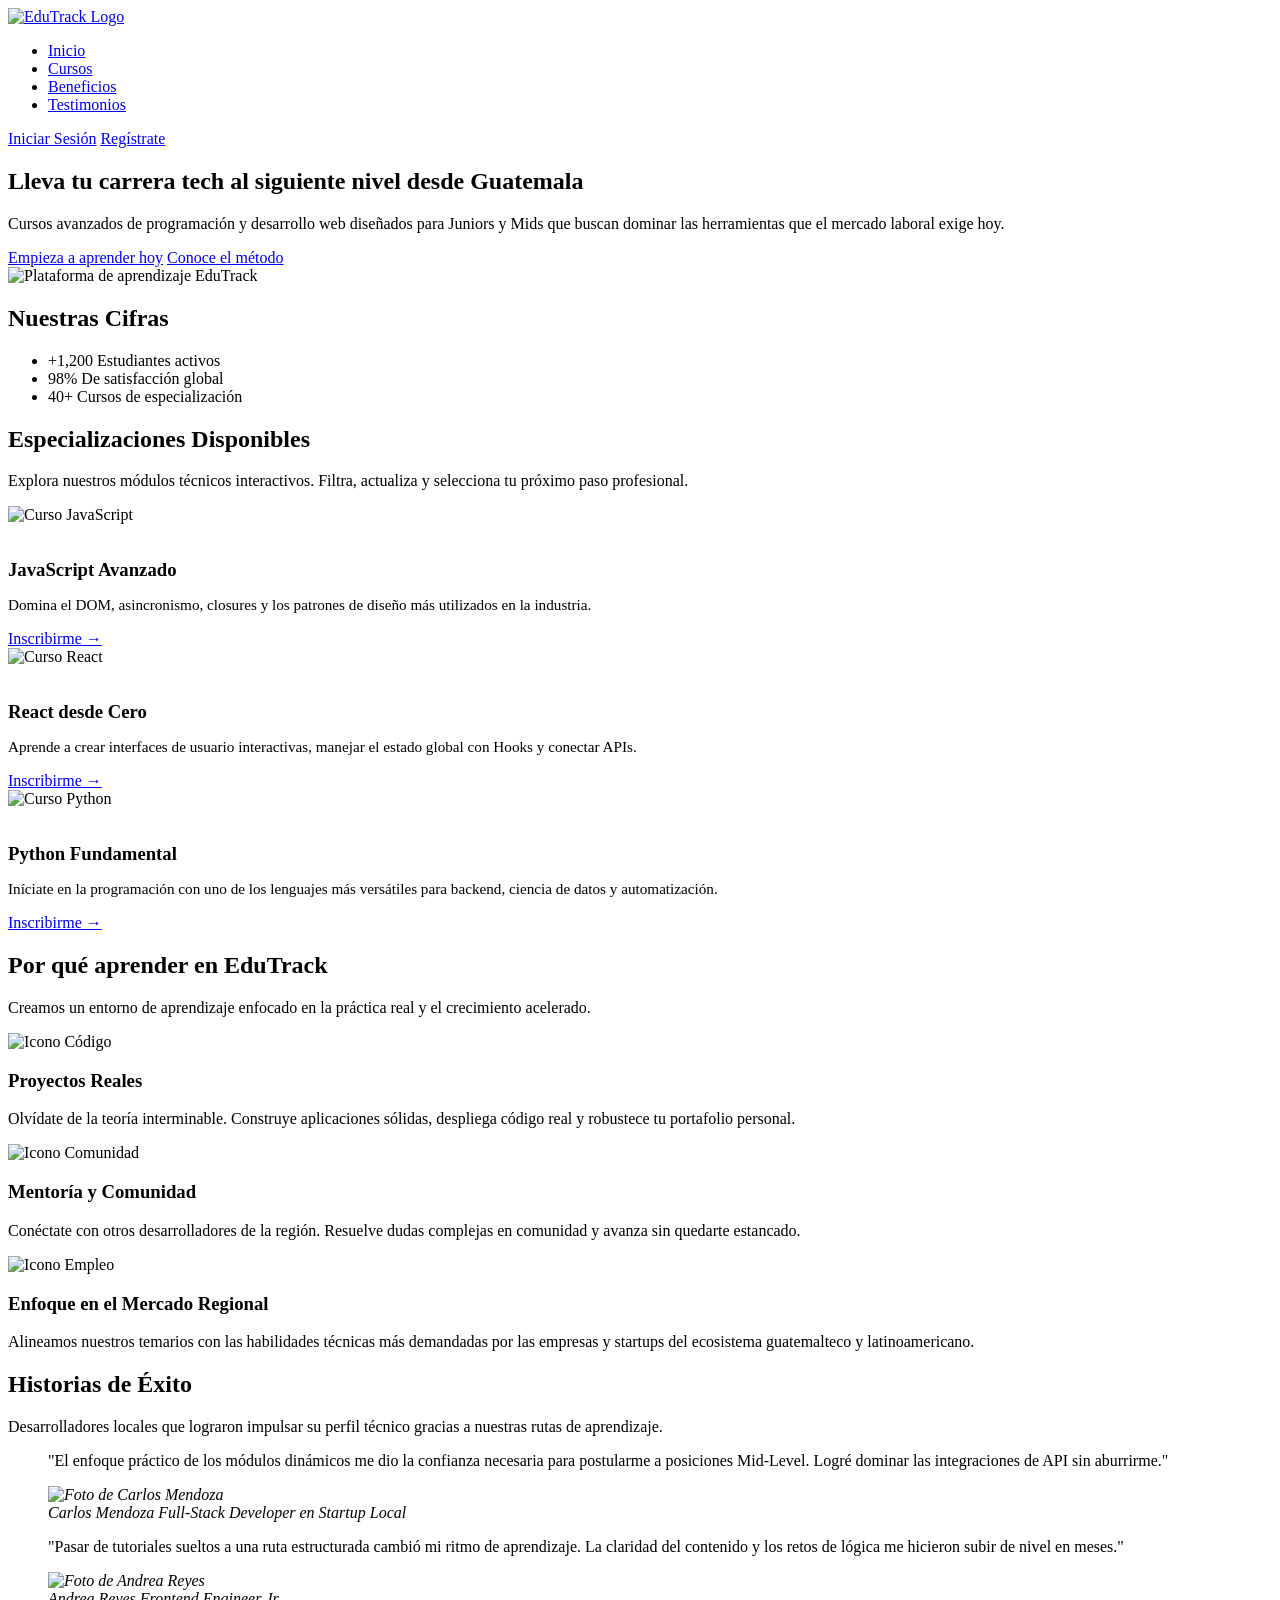
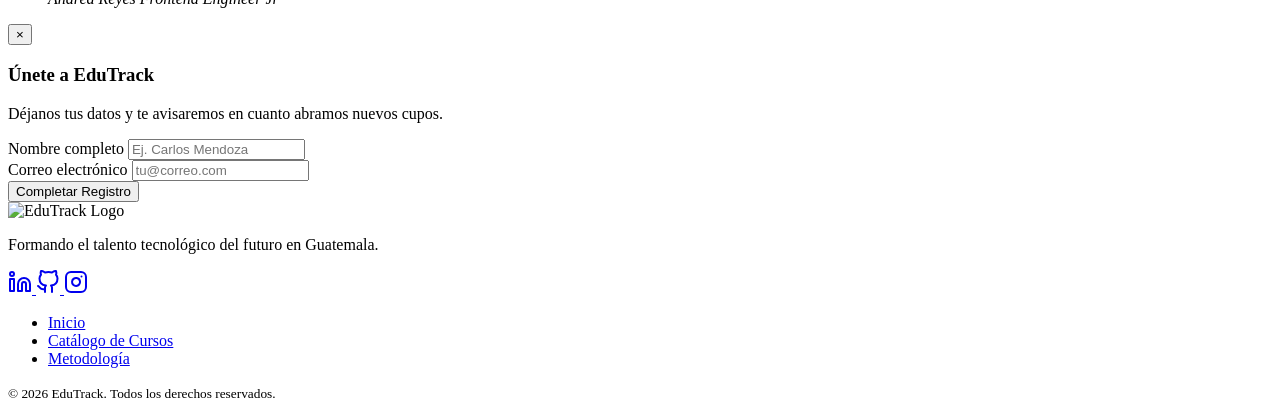
==== index.html @ e9d658f4 "Merge branch 'refactor/sesion-modular' into dev" ====
<!DOCTYPE html>
<html lang="es">
<head>
    <meta charset="UTF-8">
    <meta name="viewport" content="width=device-width, initial-scale=1.0">
    <title>EduTrack | Cursos de Tecnología en Línea para Desarrolladores</title>
    <link rel="stylesheet" href="css/landing_styles.css">
</head>
<body>

    <header class="main-header">
        <div class="header-container">
            <a href="#" class="brand-logo">
                <img src="https://placehold.co/150x50?text=EduTrack" alt="EduTrack Logo">
            </a>
            <nav class="main-nav">
                <ul class="nav-list">
                    <li class="nav-item"><a href="#hero" class="nav-link">Inicio</a></li>
                    <li class="nav-item"><a href="#courses" class="nav-link">Cursos</a></li>
                    <li class="nav-item"><a href="#benefits" class="nav-link">Beneficios</a></li>
                    <li class="nav-item"><a href="#testimonials" class="nav-link">Testimonios</a></li>
                </ul>
            </nav>
            <div class="auth-actions">
                <a href="#" id="login-btn" class="btn-link">Iniciar Sesión</a>
                <a href="#" class="btn-primary" data-open-register>Regístrate</a>
            </div>
        </div>
    </header>

    <main class="main-content">

        <section id="hero" class="hero-section">
            <div class="hero-container">
                <div class="hero-text-content">
                    <h1 class="hero-title">Lleva tu carrera tech al siguiente nivel desde Guatemala</h1>
                    <p class="hero-subtitle">Cursos avanzados de programación y desarrollo web diseñados para Juniors y Mids que buscan dominar las herramientas que el mercado laboral exige hoy.</p>
                    <div class="hero-actions">
                        <a href="#" class="btn-large-primary" data-open-register>Empieza a aprender hoy</a>
                        <a href="#benefits" class="btn-large-secondary">Conoce el método</a>
                    </div>
                </div>
                <div class="hero-image-container">
                    <img src="https://placehold.co/600x400?text=EduTrack+Dashboard" alt="Plataforma de aprendizaje EduTrack" class="hero-image">
                </div>
            </div>
        </section>

        <section id="stats" class="stats-section">
            <div class="stats-container">
                <h2 class="visually-hidden">Nuestras Cifras</h2>
                <ul class="stats-list">
                    <li class="stats-item">
                        <span class="stats-number">+1,200</span>
                        <span class="stats-label">Estudiantes activos</span>
                    </li>
                    <li class="stats-item">
                        <span class="stats-number">98%</span>
                        <span class="stats-label">De satisfacción global</span>
                    </li>
                    <li class="stats-item">
                        <span class="stats-number">40+</span>
                        <span class="stats-label">Cursos de especialización</span>
                    </li>
                </ul>
            </div>
        </section>

        <section id="courses" class="courses-section">
            <div class="courses-container">
                <div class="section-header">
                    <h2 class="section-title">Especializaciones Disponibles</h2>
                    <p class="section-description">Explora nuestros módulos técnicos interactivos. Filtra, actualiza y selecciona tu próximo paso profesional.</p>
                </div>
                
                <div id="courses-grid" class="courses-grid">
                    <!-- Tarjeta 1 -->
                    <article class="course-card">
                        <img src="https://placehold.co/400x200?text=JavaScript+Avanzado" alt="Curso JavaScript" style="border-radius: var(--border-radius-sm); margin-bottom: 1rem;">
                        <h3 style="margin-bottom: 0.5rem;">JavaScript Avanzado</h3>
                        <p style="color: var(--text-muted); margin-bottom: 1rem; font-size: 0.95rem;">Domina el DOM, asincronismo, closures y los patrones de diseño más utilizados en la industria.</p>
                        <a href="#" class="btn-link" data-open-register>Inscribirme &rarr;</a>
                    </article>
                    <!-- Tarjeta 2 -->
                    <article class="course-card">
                        <img src="https://placehold.co/400x200?text=React+desde+Cero" alt="Curso React" style="border-radius: var(--border-radius-sm); margin-bottom: 1rem;">
                        <h3 style="margin-bottom: 0.5rem;">React desde Cero</h3>
                        <p style="color: var(--text-muted); margin-bottom: 1rem; font-size: 0.95rem;">Aprende a crear interfaces de usuario interactivas, manejar el estado global con Hooks y conectar APIs.</p>
                        <a href="#" class="btn-link" data-open-register>Inscribirme &rarr;</a>
                    </article>
                    <!-- Tarjeta 3 -->
                    <article class="course-card">
                        <img src="https://placehold.co/400x200?text=Python+Fundamental" alt="Curso Python" style="border-radius: var(--border-radius-sm); margin-bottom: 1rem;">
                        <h3 style="margin-bottom: 0.5rem;">Python Fundamental</h3>
                        <p style="color: var(--text-muted); margin-bottom: 1rem; font-size: 0.95rem;">Iníciate en la programación con uno de los lenguajes más versátiles para backend, ciencia de datos y automatización.</p>
                        <a href="#" class="btn-link" data-open-register>Inscribirme &rarr;</a>
                    </article>
                </div>
            </div>
        </section>

        <section id="benefits" class="benefits-section">
            <div class="benefits-container">
                <div class="section-header">
                    <h2 class="section-title">Por qué aprender en EduTrack</h2>
                    <p class="section-description">Creamos un entorno de aprendizaje enfocado en la práctica real y el crecimiento acelerado.</p>
                </div>
                <div class="benefits-grid">
                    <article class="benefit-card">
                        <div class="benefit-icon-wrapper">
                            <img src="https://placehold.co/50x50?text=Code" alt="Icono Código" class="benefit-icon">
                        </div>
                        <h3 class="benefit-title">Proyectos Reales</h3>
                        <p class="benefit-description">Olvídate de la teoría interminable. Construye aplicaciones sólidas, despliega código real y robustece tu portafolio personal.</p>
                    </article>

                    <article class="benefit-card">
                        <div class="benefit-icon-wrapper">
                            <img src="https://placehold.co/50x50?text=Users" alt="Icono Comunidad" class="benefit-icon">
                        </div>
                        <h3 class="benefit-title">Mentoría y Comunidad</h3>
                        <p class="benefit-description">Conéctate con otros desarrolladores de la región. Resuelve dudas complejas en comunidad y avanza sin quedarte estancado.</p>
                    </article>

                    <article class="benefit-card">
                        <div class="benefit-icon-wrapper">
                            <img src="https://placehold.co/50x50?text=Briefcase" alt="Icono Empleo" class="benefit-icon">
                        </div>
                        <h3 class="benefit-title">Enfoque en el Mercado Regional</h3>
                        <p class="benefit-description">Alineamos nuestros temarios con las habilidades técnicas más demandadas por las empresas y startups del ecosistema guatemalteco y latinoamericano.</p>
                    </article>
                </div>
            </div>
        </section>

        <section id="testimonials" class="testimonials-section">
            <div class="testimonials-container">
                <div class="section-header">
                    <h2 class="section-title">Historias de Éxito</h2>
                    <p class="section-description">Desarrolladores locales que lograron impulsar su perfil técnico gracias a nuestras rutas de aprendizaje.</p>
                </div>
                <div class="testimonials-grid">
                    <blockquote class="testimonial-card">
                        <p class="testimonial-quote">"El enfoque práctico de los módulos dinámicos me dio la confianza necesaria para postularme a posiciones Mid-Level. Logré dominar las integraciones de API sin aburrirme."</p>
                        <cite class="testimonial-author-info">
                            <img src="https://placehold.co/60x60?text=User+1" alt="Foto de Carlos Mendoza" class="testimonial-avatar">
                            <div class="author-text">
                                <span class="author-name">Carlos Mendoza</span>
                                <span class="author-role">Full-Stack Developer en Startup Local</span>
                            </div>
                        </cite>
                    </blockquote>

                    <blockquote class="testimonial-card">
                        <p class="testimonial-quote">"Pasar de tutoriales sueltos a una ruta estructurada cambió mi ritmo de aprendizaje. La claridad del contenido y los retos de lógica me hicieron subir de nivel en meses."</p>
                        <cite class="testimonial-author-info">
                            <img src="https://placehold.co/60x60?text=User+2" alt="Foto de Andrea Reyes" class="testimonial-avatar">
                            <div class="author-text">
                                <span class="author-name">Andrea Reyes</span>
                                <span class="author-role">Frontend Engineer Jr</span>
                            </div>
                        </cite>
                    </blockquote>
                </div>
            </div>
        </section>

    </main>

    <div id="register-modal" class="modal-overlay">
        <div class="modal-content">
            <button id="close-modal" class="btn-close" aria-label="Cerrar">&times;</button>
            <h3 class="modal-title">Únete a EduTrack</h3>
            <p class="modal-description">Déjanos tus datos y te avisaremos en cuanto abramos nuevos cupos.</p>
            <form id="register-form" class="register-form">
                <div class="form-group">
                    <label for="reg-name" class="form-label">Nombre completo</label>
                    <input type="text" id="reg-name" class="form-input" required placeholder="Ej. Carlos Mendoza">
                </div>
                <div class="form-group">
                    <label for="reg-email" class="form-label">Correo electrónico</label>
                    <input type="email" id="reg-email" class="form-input" required placeholder="tu@correo.com">
                </div>
                <button type="submit" class="btn-primary form-submit">Completar Registro</button>
            </form>
        </div>
    </div>

    <footer class="main-footer">
        <div class="footer-container">
            <div class="footer-brand-info">
                <img src="https://placehold.co/120x40?text=EduTrack" alt="EduTrack Logo" class="footer-logo">
                <p class="footer-tagline">Formando el talento tecnológico del futuro en Guatemala.</p>
                
                <div class="footer-socials">
                    <a href="#" class="social-link" aria-label="LinkedIn">
                        <svg width="24" height="24" viewBox="0 0 24 24" fill="none" stroke="currentColor" stroke-width="2" stroke-linecap="round" stroke-linejoin="round"><path d="M16 8a6 6 0 0 1 6 6v7h-4v-7a2 2 0 0 0-2-2 2 2 0 0 0-2 2v7h-4v-7a6 6 0 0 1 6-6z"></path><rect x="2" y="9" width="4" height="12"></rect><circle cx="4" cy="4" r="2"></circle></svg>
                    </a>
                    <a href="#" class="social-link" aria-label="GitHub">
                        <svg width="24" height="24" viewBox="0 0 24 24" fill="none" stroke="currentColor" stroke-width="2" stroke-linecap="round" stroke-linejoin="round"><path d="M9 19c-5 1.5-5-2.5-7-3m14 6v-3.87a3.37 3.37 0 0 0-.94-2.61c3.14-.35 6.44-1.54 6.44-7A5.44 5.44 0 0 0 20 4.77 5.07 5.07 0 0 0 19.91 1S18.73.65 16 2.48a13.38 13.38 0 0 0-7 0C6.27.65 5.09 1 5.09 1A5.07 5.07 0 0 0 5 4.77a5.44 5.44 0 0 0-1.5 3.78c0 5.42 3.3 6.61 6.44 7A3.37 3.37 0 0 0 9 18.13V22"></path></svg>
                    </a>
                    <a href="#" class="social-link" aria-label="Instagram">
                        <svg width="24" height="24" viewBox="0 0 24 24" fill="none" stroke="currentColor" stroke-width="2" stroke-linecap="round" stroke-linejoin="round"><rect x="2" y="2" width="20" height="20" rx="5" ry="5"></rect><path d="M16 11.37A4 4 0 1 1 12.63 8 4 4 0 0 1 16 11.37z"></path><line x1="17.5" y1="6.5" x2="17.51" y2="6.5"></line></svg>
                    </a>
                </div>
            </div>
            <div class="footer-nav-wrapper">
                <nav class="footer-nav">
                    <ul class="footer-links-list">
                        <li><a href="#hero" class="footer-link">Inicio</a></li>
                        <li><a href="#courses" class="footer-link">Catálogo de Cursos</a></li>
                        <li><a href="#benefits" class="footer-link">Metodología</a></li>
                    </ul>
                </nav>
            </div>
            <div class="footer-bottom">
                <small class="footer-copyright">&copy; 2026 EduTrack. Todos los derechos reservados.</small>
            </div>
        </div>
    </footer>
    <a href="#" class="whatsapp-float" aria-label="Chat en WhatsApp"></a>

    <script src="js/session.js"></script>
    <script src="js/landing.js"></script>
</body>
</html>
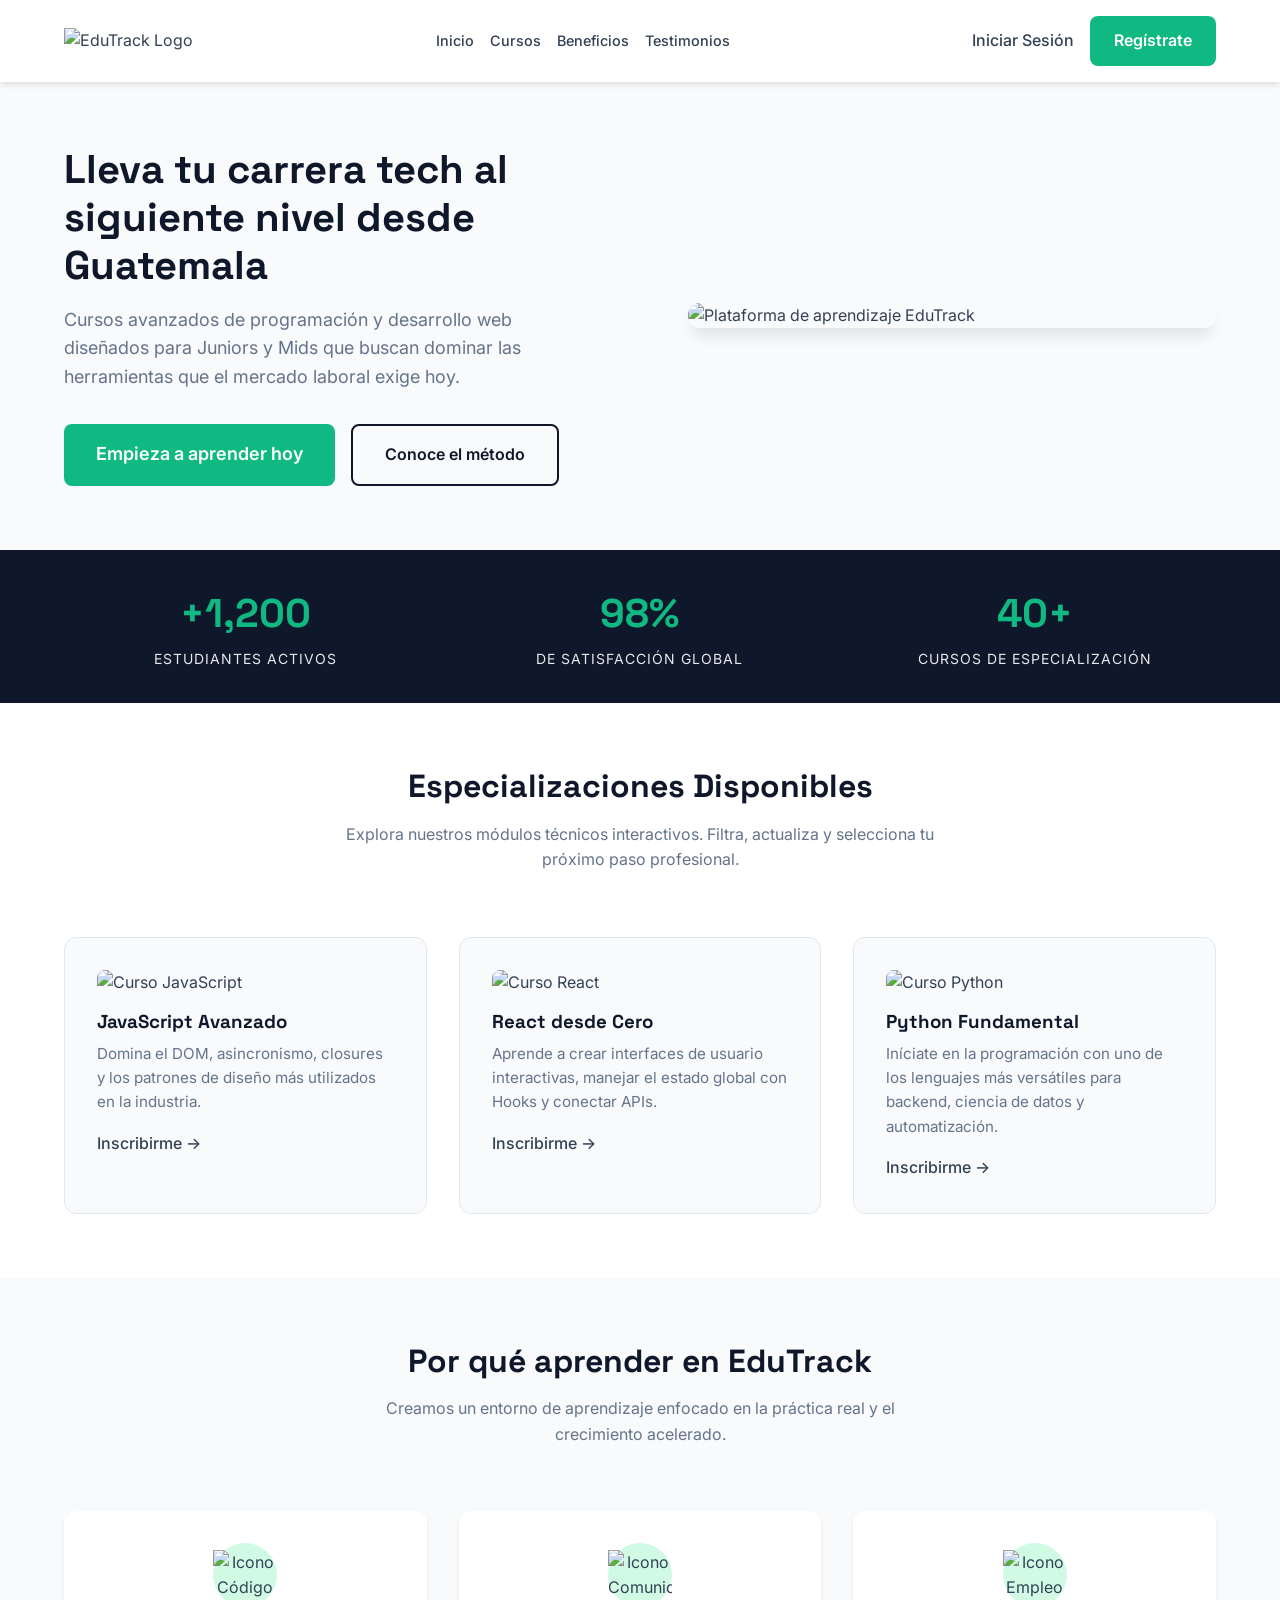
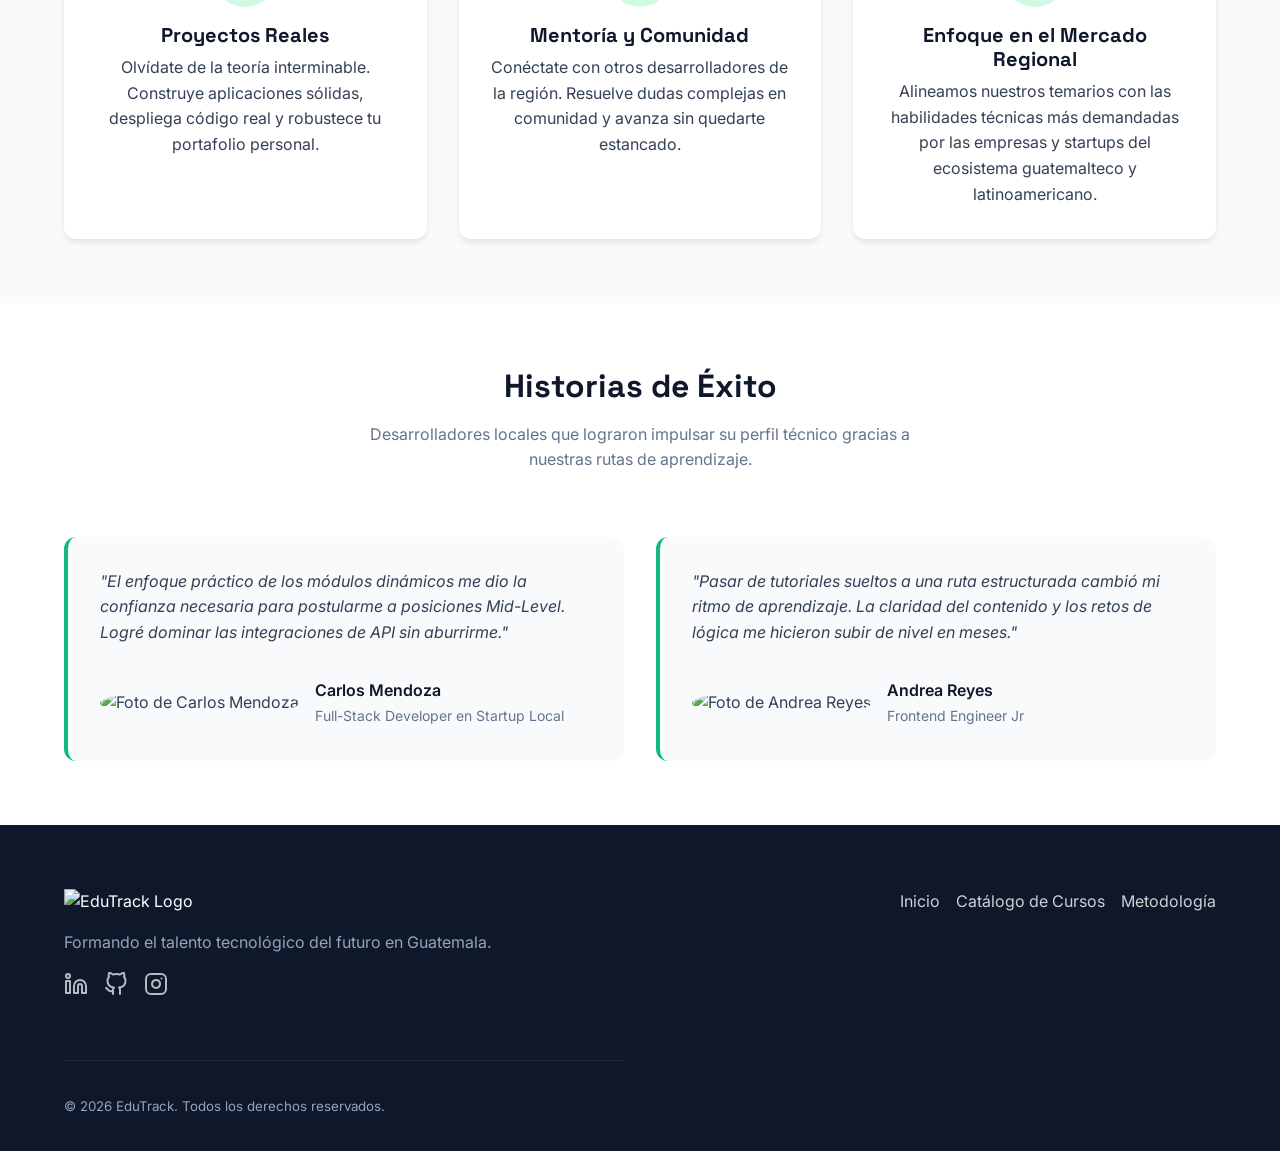
==== commit c0140a6d: "Merge branch 'chore/limpieza' into dev" ====
--- a/index.html
+++ b/index.html
@@ -76,23 +76,23 @@
                 <div id="courses-grid" class="courses-grid">
                     <!-- Tarjeta 1 -->
                     <article class="course-card">
-                        <img src="https://placehold.co/400x200?text=JavaScript+Avanzado" alt="Curso JavaScript" style="border-radius: var(--border-radius-sm); margin-bottom: 1rem;">
-                        <h3 style="margin-bottom: 0.5rem;">JavaScript Avanzado</h3>
-                        <p style="color: var(--text-muted); margin-bottom: 1rem; font-size: 0.95rem;">Domina el DOM, asincronismo, closures y los patrones de diseño más utilizados en la industria.</p>
+                        <img src="https://placehold.co/400x200?text=JavaScript+Avanzado" alt="Curso JavaScript" class="course-image">
+                        <h3 class="course-title">JavaScript Avanzado</h3>
+                        <p class="course-description">Domina el DOM, asincronismo, closures y los patrones de diseño más utilizados en la industria.</p>
                         <a href="#" class="btn-link" data-open-register>Inscribirme &rarr;</a>
                     </article>
                     <!-- Tarjeta 2 -->
                     <article class="course-card">
-                        <img src="https://placehold.co/400x200?text=React+desde+Cero" alt="Curso React" style="border-radius: var(--border-radius-sm); margin-bottom: 1rem;">
-                        <h3 style="margin-bottom: 0.5rem;">React desde Cero</h3>
-                        <p style="color: var(--text-muted); margin-bottom: 1rem; font-size: 0.95rem;">Aprende a crear interfaces de usuario interactivas, manejar el estado global con Hooks y conectar APIs.</p>
+                        <img src="https://placehold.co/400x200?text=React+desde+Cero" alt="Curso React" class="course-image">
+                        <h3 class="course-title">React desde Cero</h3>
+                        <p class="course-description">Aprende a crear interfaces de usuario interactivas, manejar el estado global con Hooks y conectar APIs.</p>
                         <a href="#" class="btn-link" data-open-register>Inscribirme &rarr;</a>
                     </article>
                     <!-- Tarjeta 3 -->
                     <article class="course-card">
-                        <img src="https://placehold.co/400x200?text=Python+Fundamental" alt="Curso Python" style="border-radius: var(--border-radius-sm); margin-bottom: 1rem;">
-                        <h3 style="margin-bottom: 0.5rem;">Python Fundamental</h3>
-                        <p style="color: var(--text-muted); margin-bottom: 1rem; font-size: 0.95rem;">Iníciate en la programación con uno de los lenguajes más versátiles para backend, ciencia de datos y automatización.</p>
+                        <img src="https://placehold.co/400x200?text=Python+Fundamental" alt="Curso Python" class="course-image">
+                        <h3 class="course-title">Python Fundamental</h3>
+                        <p class="course-description">Iníciate en la programación con uno de los lenguajes más versátiles para backend, ciencia de datos y automatización.</p>
                         <a href="#" class="btn-link" data-open-register>Inscribirme &rarr;</a>
                     </article>
                 </div>
--- a/css/landing_styles.css
+++ b/css/landing_styles.css
@@ -0,0 +1,715 @@
+/* =========================================
+   1. VARIABLES & GOOGLE FONTS
+   ========================================= */
+@import url('https://fonts.googleapis.com/css2?family=Inter:wght@400;500;600&family=Space+Grotesk:wght@500;700&display=swap');
+
+:root {
+    /* Paleta "Cielo y Quetzal" */
+    --primary-dark: #0F172A;
+    /* Azul Volcánico Oscuro */
+    --primary-light: #1E293B;
+    /* Variante para tarjetas/hover */
+    --accent-green: #10B981;
+    /* Verde Quetzal Vibrante */
+    --accent-hover: #059669;
+    /* Verde oscuro para interacciones */
+    --bg-light: #F8FAFC;
+    /* Blanco Hueso / Fondo principal */
+    --text-main: #334155;
+    /* Texto principal */
+    --text-muted: #64748B;
+    /* Texto secundario */
+    --white: #FFFFFF;
+
+    /* Tipografía */
+    --font-heading: 'Space Grotesk', sans-serif;
+    --font-body: 'Inter', sans-serif;
+
+    /* Espaciados y Dimensiones */
+    --spacing-xs: 0.5rem;
+    --spacing-sm: 1rem;
+    --spacing-md: 2rem;
+    --spacing-lg: 4rem;
+    --max-width: 1200px;
+    --border-radius-sm: 8px;
+    --border-radius-md: 12px;
+    --border-radius-lg: 24px;
+
+    /* Sombras y Transiciones */
+    --shadow-sm: 0 4px 6px -1px rgba(0, 0, 0, 0.1);
+    --shadow-md: 0 10px 15px -3px rgba(0, 0, 0, 0.1);
+    --transition: all 0.3s ease;
+}
+
+/* =========================================
+      2. RESET & BASE (Mobile-First)
+      ========================================= */
+* {
+    margin: 0;
+    padding: 0;
+    box-sizing: border-box;
+}
+
+html {
+    scroll-behavior: smooth;
+}
+
+body {
+    font-family: var(--font-body);
+    color: var(--text-main);
+    background-color: var(--bg-light);
+    line-height: 1.6;
+    -webkit-font-smoothing: antialiased;
+}
+
+img {
+    max-width: 100%;
+    height: auto;
+    display: block;
+}
+
+a {
+    text-decoration: none;
+    color: inherit;
+    transition: var(--transition);
+}
+
+h1,
+h2,
+h3 {
+    font-family: var(--font-heading);
+    color: var(--primary-dark);
+    line-height: 1.2;
+}
+
+ul {
+    list-style: none;
+}
+
+/* Contenedor Global */
+.header-container,
+.hero-container,
+.stats-container,
+.courses-container,
+.benefits-container,
+.testimonials-container,
+.footer-container {
+    width: 90%;
+    max-width: var(--max-width);
+    margin: 0 auto;
+}
+
+/* =========================================
+      3. BOTONES & COMPONENTES UI
+      ========================================= */
+.btn-primary,
+.btn-large-primary {
+    background-color: var(--accent-green);
+    color: var(--white);
+    padding: 0.75rem 1.5rem;
+    border-radius: var(--border-radius-sm);
+    font-weight: 600;
+    display: inline-block;
+    text-align: center;
+}
+
+.btn-primary:hover,
+.btn-large-primary:hover {
+    background-color: var(--accent-hover);
+    transform: translateY(-2px);
+    box-shadow: var(--shadow-sm);
+}
+
+.btn-large-primary {
+    padding: 1rem 2rem;
+    font-size: 1.125rem;
+}
+
+.btn-large-secondary {
+    background-color: transparent;
+    color: var(--primary-dark);
+    padding: 1rem 2rem;
+    border: 2px solid var(--primary-dark);
+    border-radius: var(--border-radius-sm);
+    font-weight: 600;
+    display: inline-block;
+    text-align: center;
+}
+
+.btn-large-secondary:hover {
+    background-color: var(--primary-dark);
+    color: var(--white);
+}
+
+.btn-link {
+    color: var(--text-main);
+    font-weight: 500;
+}
+
+.btn-link:hover {
+    color: var(--accent-green);
+}
+
+/* Encabezados de Sección */
+.section-header {
+    text-align: center;
+    margin-bottom: var(--spacing-lg);
+}
+
+.section-title {
+    font-size: 2rem;
+    margin-bottom: var(--spacing-sm);
+}
+
+.section-description {
+    color: var(--text-muted);
+    max-width: 600px;
+    margin: 0 auto;
+}
+
+/* =========================================
+      4. LAYOUT: HEADER & NAV
+      ========================================= */
+.main-header {
+    background-color: var(--white);
+    position: sticky;
+    top: 0;
+    z-index: 100;
+    box-shadow: var(--shadow-sm);
+    padding: var(--spacing-sm) 0;
+}
+
+.header-container {
+    display: flex;
+    flex-direction: column;
+    align-items: center;
+    gap: var(--spacing-sm);
+}
+
+.main-nav {
+    width: 100%;
+}
+
+.nav-list {
+    display: flex;
+    flex-wrap: wrap;
+    justify-content: center;
+    gap: var(--spacing-sm);
+}
+
+.nav-link {
+    font-weight: 500;
+    font-size: 0.9rem;
+}
+
+.nav-link:hover {
+    color: var(--accent-green);
+}
+
+.auth-actions {
+    display: flex;
+    align-items: center;
+    gap: var(--spacing-sm);
+}
+
+/* =========================================
+      5. LAYOUT: HERO SECTION
+      ========================================= */
+.hero-section {
+    padding: var(--spacing-lg) 0;
+    background-color: var(--bg-light);
+}
+
+.hero-container {
+    display: flex;
+    flex-direction: column;
+    gap: var(--spacing-md);
+    align-items: center;
+    text-align: center;
+}
+
+.hero-title {
+    font-size: 2.5rem;
+    margin-bottom: var(--spacing-sm);
+}
+
+.hero-subtitle {
+    font-size: 1.125rem;
+    color: var(--text-muted);
+    margin-bottom: var(--spacing-md);
+}
+
+.hero-actions {
+    display: flex;
+    flex-direction: column;
+    gap: var(--spacing-sm);
+}
+
+.hero-image {
+    border-radius: var(--border-radius-md);
+    box-shadow: var(--shadow-md);
+}
+
+/* =========================================
+      6. LAYOUT: ESTADÍSTICAS
+      ========================================= */
+.stats-section {
+    background-color: var(--primary-dark);
+    color: var(--white);
+    padding: var(--spacing-md) 0;
+}
+
+.visually-hidden {
+    position: absolute;
+    width: 1px;
+    height: 1px;
+    margin: -1px;
+    overflow: hidden;
+    clip: rect(0, 0, 0, 0);
+}
+
+.stats-list {
+    display: grid;
+    grid-template-columns: 1fr;
+    gap: var(--spacing-md);
+    text-align: center;
+}
+
+.stats-number {
+    display: block;
+    font-family: var(--font-heading);
+    font-size: 2.5rem;
+    font-weight: 700;
+    color: var(--accent-green);
+}
+
+.stats-label {
+    font-size: 0.875rem;
+    text-transform: uppercase;
+    letter-spacing: 1px;
+    opacity: 0.9;
+}
+
+/* =========================================
+      7. LAYOUT: CURSOS (Preparado para JS CRUD)
+      ========================================= */
+.courses-section {
+    padding: var(--spacing-lg) 0;
+    background-color: var(--white);
+}
+
+.courses-grid {
+    display: grid;
+    grid-template-columns: 1fr;
+    gap: var(--spacing-md);
+}
+
+/* Estilo base para las cards que inyectarás con JS */
+.course-card {
+    background-color: var(--bg-light);
+    border-radius: var(--border-radius-md);
+    padding: var(--spacing-md);
+    border: 1px solid #E2E8F0;
+    transition: var(--transition);
+}
+
+.course-card:hover {
+    box-shadow: var(--shadow-md);
+    transform: translateY(-5px);
+    border-color: var(--accent-green);
+}
+
+.course-image {
+    border-radius: var(--border-radius-sm);
+    margin-bottom: 1rem;
+}
+
+.course-title {
+    margin-bottom: 0.5rem;
+}
+
+.course-description {
+    color: var(--text-muted);
+    margin-bottom: 1rem;
+    font-size: 0.95rem;
+}
+
+/* =========================================
+      8. LAYOUT: BENEFICIOS
+      ========================================= */
+.benefits-section {
+    padding: var(--spacing-lg) 0;
+    background-color: var(--bg-light);
+}
+
+.benefits-grid {
+    display: grid;
+    grid-template-columns: 1fr;
+    gap: var(--spacing-md);
+}
+
+.benefit-card {
+    background-color: var(--white);
+    padding: var(--spacing-md);
+    border-radius: var(--border-radius-md);
+    box-shadow: var(--shadow-sm);
+    text-align: center;
+}
+
+.benefit-card:hover {
+    box-shadow: var(--shadow-md);
+    scale: 1.05;
+    transition: 0.4s;
+}
+
+.benefit-icon-wrapper {
+    width: 64px;
+    height: 64px;
+    background-color: #D1FAE5;
+    /* Verde muy claro */
+    border-radius: 50%;
+    display: flex;
+    align-items: center;
+    justify-content: center;
+    margin: 0 auto var(--spacing-sm);
+}
+
+.benefit-title {
+    margin-bottom: var(--spacing-xs);
+    font-size: 1.25rem;
+}
+
+/* =========================================
+      9. LAYOUT: TESTIMONIOS
+      ========================================= */
+.testimonials-section {
+    padding: var(--spacing-lg) 0;
+    background-color: var(--white);
+}
+
+.testimonials-grid {
+    display: grid;
+    grid-template-columns: 1fr;
+    gap: var(--spacing-md);
+}
+
+.testimonial-card {
+    background-color: var(--bg-light);
+    padding: var(--spacing-md);
+    border-radius: var(--border-radius-md);
+    border-left: 4px solid var(--accent-green);
+}
+
+.testimonial-quote {
+    font-style: italic;
+    margin-bottom: var(--spacing-md);
+    color: var(--text-main);
+}
+
+.testimonial-author-info {
+    display: flex;
+    align-items: center;
+    gap: var(--spacing-sm);
+    font-style: normal;
+}
+
+.testimonial-avatar {
+    border-radius: 50%;
+}
+
+.author-name {
+    display: block;
+    font-weight: 600;
+    color: var(--primary-dark);
+}
+
+.author-role {
+    font-size: 0.875rem;
+    color: var(--text-muted);
+}
+
+/* =========================================
+      10. FOOTER
+      ========================================= */
+.main-footer {
+    background-color: var(--primary-dark);
+    color: var(--white);
+    padding: var(--spacing-lg) 0 var(--spacing-md);
+}
+
+.footer-container {
+    display: grid;
+    grid-template-columns: 1fr;
+    gap: var(--spacing-md);
+    text-align: center;
+}
+
+.footer-logo {
+    margin: 0 auto var(--spacing-sm);
+}
+
+.footer-tagline {
+    color: #94A3B8;
+}
+
+.footer-links-list {
+    display: flex;
+    flex-direction: column;
+    gap: var(--spacing-sm);
+}
+
+.footer-link {
+    color: var(--white);
+    opacity: 0.8;
+}
+
+.footer-link:hover {
+    opacity: 1;
+    color: var(--accent-green);
+}
+
+.footer-bottom {
+    margin-top: var(--spacing-md);
+    padding-top: var(--spacing-md);
+    border-top: 1px solid var(--primary-light);
+    color: #94A3B8;
+}
+
+/* =========================================
+      11. BOTÓN FLOTANTE WHATSAPP (MÓVIL)
+      ========================================= */
+.whatsapp-float {
+    position: fixed;
+    width: 60px;
+    height: 60px;
+    bottom: 20px;
+    right: 20px;
+    background-color: #25D366;
+    color: var(--white);
+    border-radius: 50px;
+    text-align: center;
+    box-shadow: 2px 2px 10px rgba(0, 0, 0, 0.2);
+    z-index: 1000;
+    display: flex;
+    align-items: center;
+    justify-content: center;
+    transition: var(--transition);
+}
+
+/* Simulación de icono con pseudo-elemento (idealmente usar un SVG en HTML) */
+.whatsapp-float::before {
+    content: "W";
+    /* Placeholder visual del logo */
+    font-family: var(--font-heading);
+    font-weight: bold;
+    font-size: 24px;
+}
+
+.whatsapp-float:hover {
+    transform: scale(1.1);
+    box-shadow: 2px 2px 15px rgba(0, 0, 0, 0.3);
+}
+
+/* =========================================
+      12. MEDIA QUERIES (Breakpoints)
+      ========================================= */
+
+/* Dispositivos Medios (Tablets) */
+@media screen and (min-width: 768px) {
+    .header-container {
+        flex-direction: row;
+        justify-content: space-between;
+    }
+
+    .main-nav {
+        width: auto;
+    }
+
+    .hero-actions {
+        flex-direction: row;
+        justify-content: center;
+    }
+
+    .stats-list {
+        grid-template-columns: repeat(3, 1fr);
+    }
+
+    .courses-grid,
+    .testimonials-grid {
+        grid-template-columns: repeat(2, 1fr);
+    }
+
+    .benefits-grid {
+        grid-template-columns: repeat(3, 1fr);
+    }
+
+    .footer-container {
+        grid-template-columns: 1fr 1fr;
+        text-align: left;
+    }
+
+    .footer-logo {
+        margin: 0 0 var(--spacing-sm) 0;
+    }
+
+    .footer-links-list {
+        flex-direction: row;
+        justify-content: flex-end;
+    }
+}
+
+/* Dispositivos Grandes (Desktops) */
+@media screen and (min-width: 1024px) {
+    .hero-container {
+        flex-direction: row;
+        text-align: left;
+    }
+
+    .hero-text-content {
+        flex: 1;
+        padding-right: var(--spacing-lg);
+    }
+
+    .hero-actions {
+        justify-content: flex-start;
+    }
+
+    .hero-image-container {
+        flex: 1;
+    }
+
+    .courses-grid {
+        grid-template-columns: repeat(3, 1fr);
+    }
+
+    /* Ocultar botón flotante de WhatsApp en escritorio si es requerido exclusivo para móvil */
+    .whatsapp-float { display: none; }
+}
+
+/* =========================================
+   13. REDES SOCIALES (FOOTER)
+   ========================================= */
+   .footer-socials {
+    display: flex;
+    gap: var(--spacing-sm);
+    margin-top: var(--spacing-sm);
+}
+
+.social-link {
+    color: var(--white);
+    opacity: 0.7;
+    display: flex;
+    align-items: center;
+    justify-content: center;
+    transition: var(--transition);
+}
+
+.social-link:hover {
+    opacity: 1;
+    color: var(--accent-green);
+    transform: translateY(-2px);
+}
+
+/* =========================================
+   14. MODAL Y FORMULARIO
+   ========================================= */
+.modal-overlay {
+    position: fixed;
+    top: 0;
+    left: 0;
+    width: 100%;
+    height: 100%;
+    background-color: rgba(15, 23, 42, 0.8); /* Azul oscuro con transparencia */
+    display: flex;
+    align-items: center;
+    justify-content: center;
+    z-index: 2000;
+    opacity: 0;
+    visibility: hidden;
+    transition: var(--transition);
+}
+
+/* Clase para activar el modal desde JS */
+.modal-overlay.is-active {
+    opacity: 1;
+    visibility: visible;
+}
+
+.modal-content {
+    background-color: var(--white);
+    padding: var(--spacing-lg);
+    border-radius: var(--border-radius-md);
+    width: 90%;
+    max-width: 450px;
+    position: relative;
+    transform: translateY(-20px);
+    transition: var(--transition);
+    box-shadow: var(--shadow-md);
+}
+
+.modal-overlay.is-active .modal-content {
+    transform: translateY(0);
+}
+
+.btn-close {
+    position: absolute;
+    top: 15px;
+    right: 20px;
+    background: none;
+    border: none;
+    font-size: 1.5rem;
+    color: var(--text-muted);
+    cursor: pointer;
+    transition: var(--transition);
+}
+
+.btn-close:hover {
+    color: var(--primary-dark);
+}
+
+.modal-title {
+    font-size: 1.5rem;
+    margin-bottom: var(--spacing-xs);
+}
+
+.modal-description {
+    color: var(--text-muted);
+    margin-bottom: var(--spacing-md);
+    font-size: 0.95rem;
+}
+
+.form-group {
+    margin-bottom: var(--spacing-sm);
+    text-align: left;
+}
+
+.form-label {
+    display: block;
+    font-weight: 500;
+    margin-bottom: 0.3rem;
+    color: var(--text-main);
+}
+
+.form-input {
+    width: 100%;
+    padding: 0.75rem;
+    border: 1px solid #CBD5E1;
+    border-radius: var(--border-radius-sm);
+    font-family: var(--font-body);
+    font-size: 1rem;
+    transition: var(--transition);
+}
+
+.form-input:focus {
+    outline: none;
+    border-color: var(--accent-green);
+    box-shadow: 0 0 0 3px rgba(16, 185, 129, 0.2);
+}
+
+.form-submit {
+    width: 100%;
+    margin-top: var(--spacing-sm);
+    border: none;
+    cursor: pointer;
+    font-size: 1rem;
+}
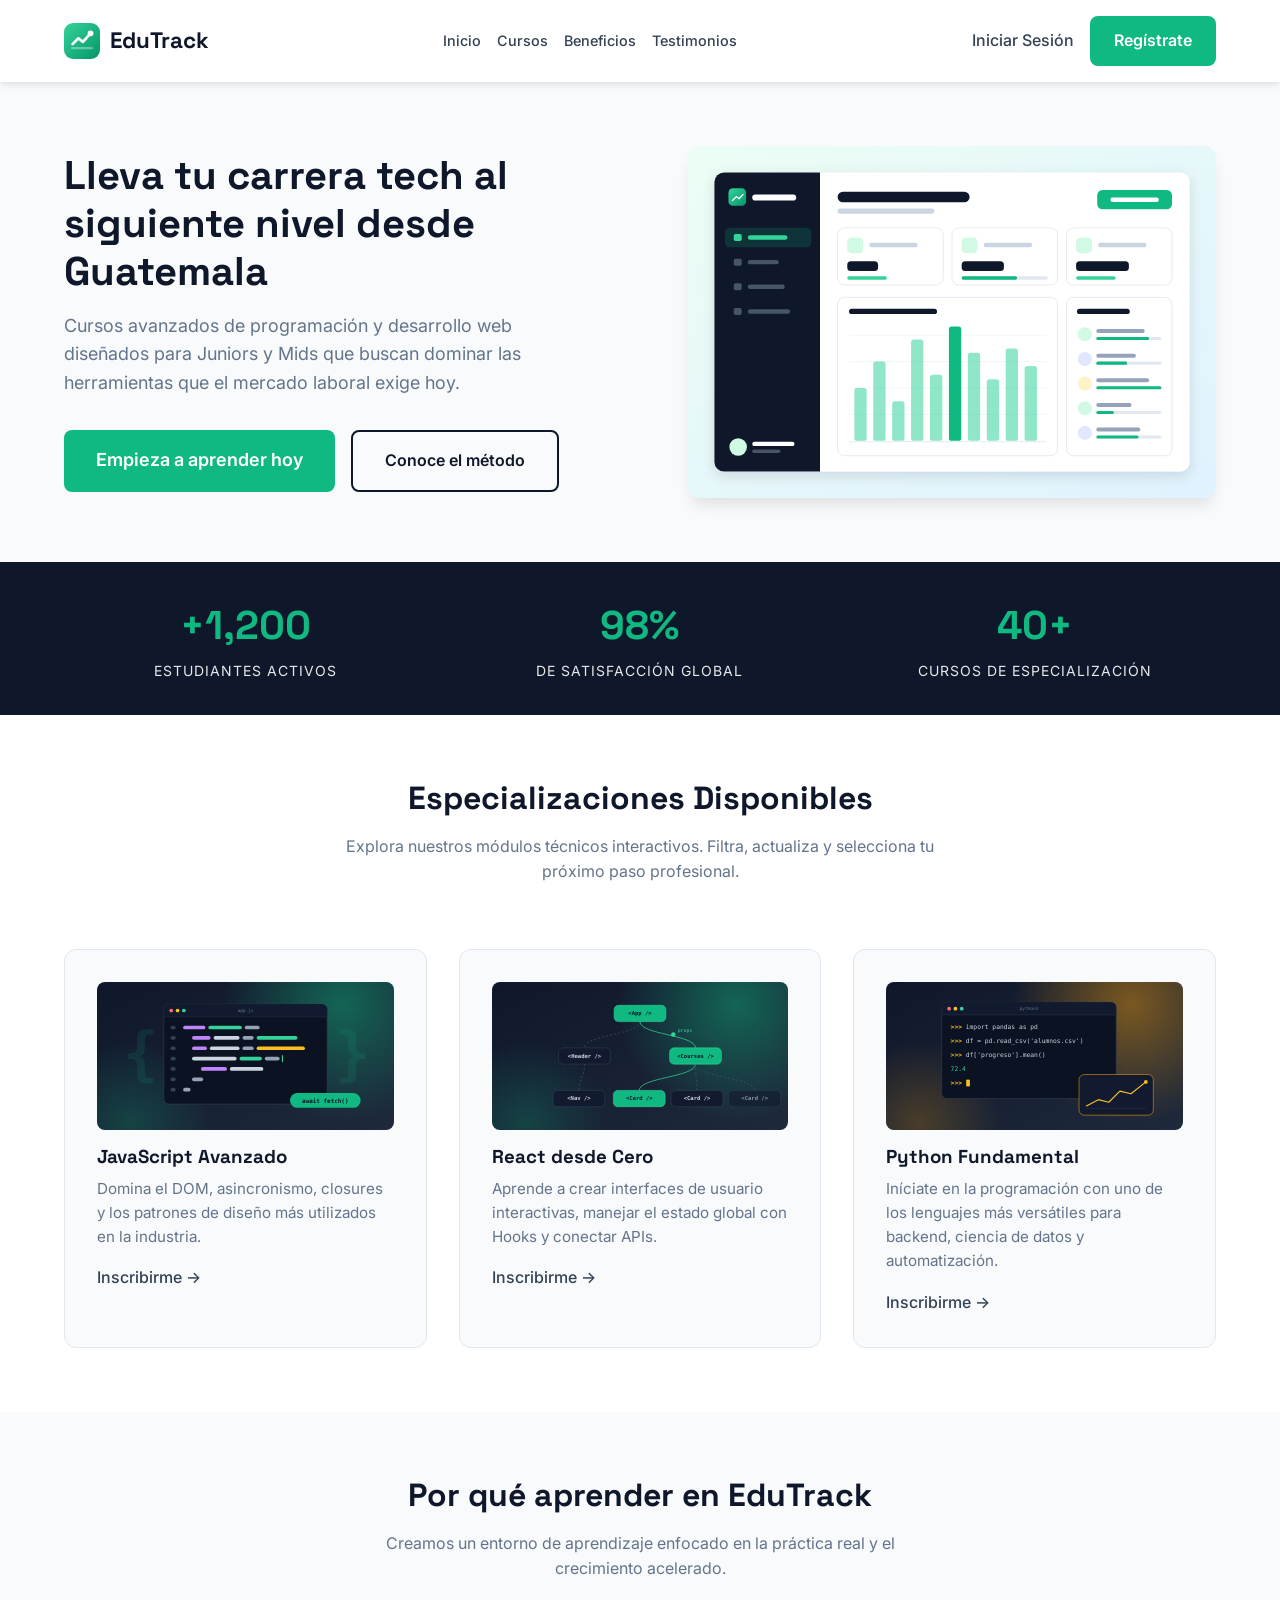
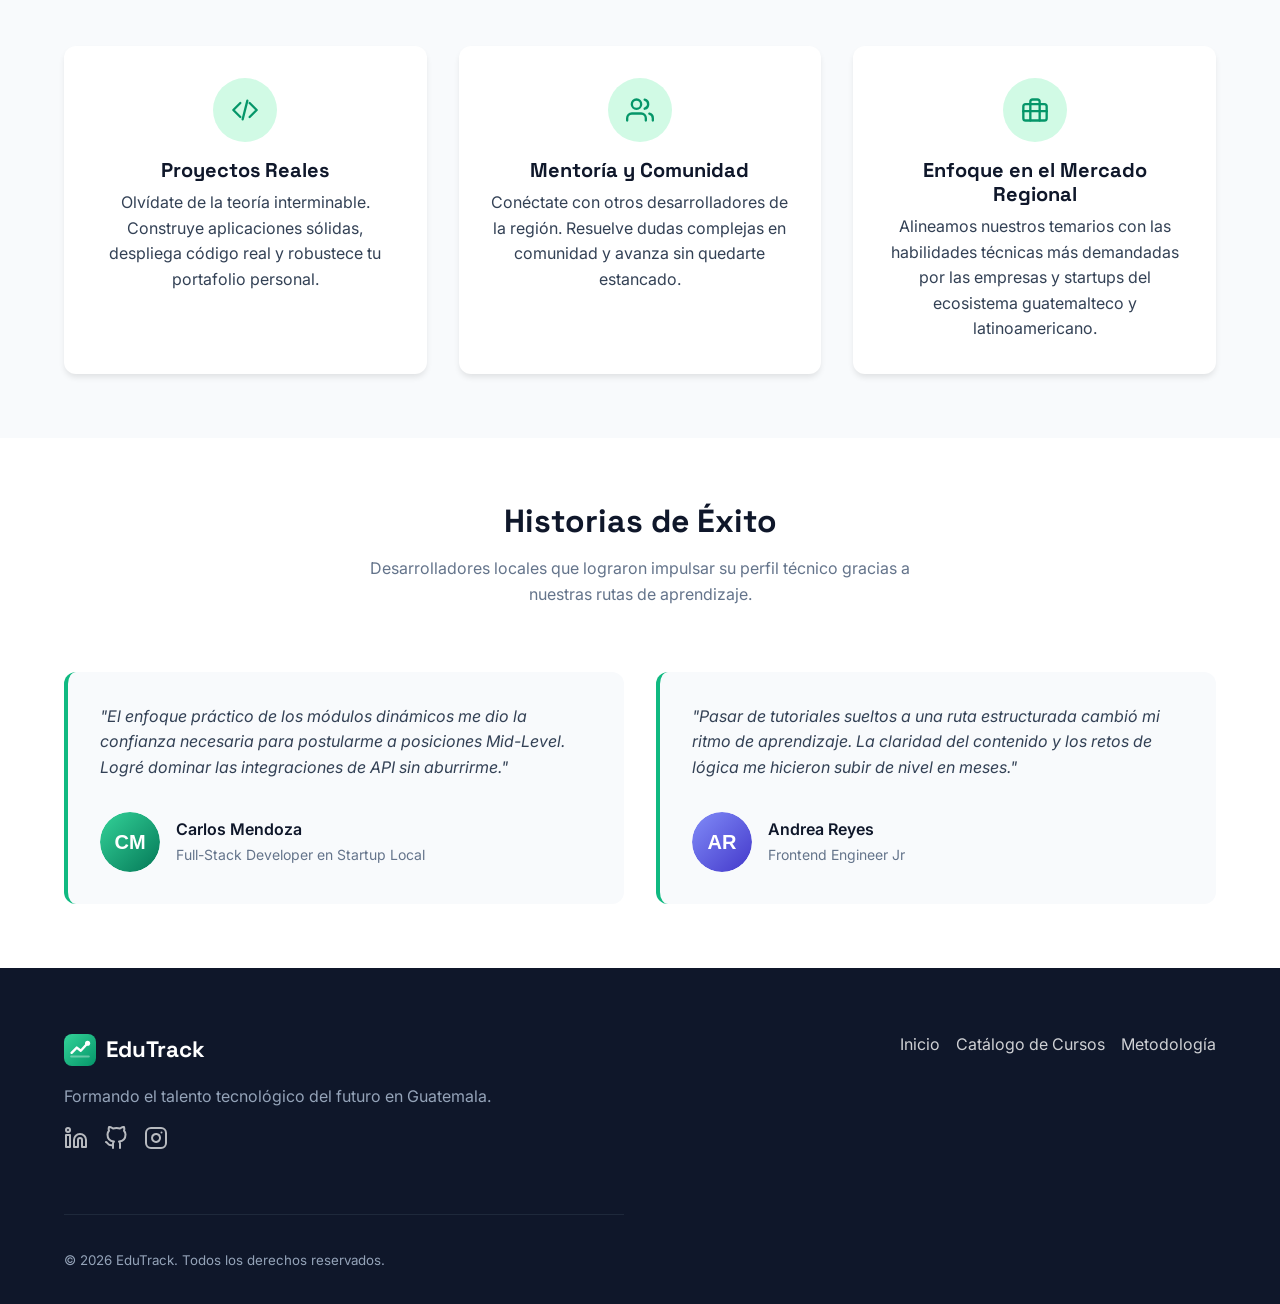
==== commit 5bf39c13: "Merge branch 'feat/imagenes' into dev" ====
--- a/index.html
+++ b/index.html
@@ -4,14 +4,16 @@
     <meta charset="UTF-8">
     <meta name="viewport" content="width=device-width, initial-scale=1.0">
     <title>EduTrack | Cursos de Tecnología en Línea para Desarrolladores</title>
+    <link rel="icon" type="image/svg+xml" href="assets/img/logo-mark.svg">
     <link rel="stylesheet" href="css/landing_styles.css">
 </head>
 <body>
 
     <header class="main-header">
         <div class="header-container">
-            <a href="#" class="brand-logo">
-                <img src="https://placehold.co/150x50?text=EduTrack" alt="EduTrack Logo">
+            <a href="#hero" class="brand-logo" aria-label="EduTrack, ir al inicio">
+                <img src="assets/img/logo-mark.svg" alt="" width="36" height="36">
+                <span class="brand-name">EduTrack</span>
             </a>
             <nav class="main-nav">
                 <ul class="nav-list">
@@ -41,7 +43,7 @@
                     </div>
                 </div>
                 <div class="hero-image-container">
-                    <img src="https://placehold.co/600x400?text=EduTrack+Dashboard" alt="Plataforma de aprendizaje EduTrack" class="hero-image">
+                    <img src="assets/img/hero-dashboard.svg" alt="Vista previa del panel de EduTrack con métricas, gráfico y progreso de estudiantes" class="hero-image" width="600" height="400">
                 </div>
             </div>
         </section>
@@ -76,21 +78,21 @@
                 <div id="courses-grid" class="courses-grid">
                     <!-- Tarjeta 1 -->
                     <article class="course-card">
-                        <img src="https://placehold.co/400x200?text=JavaScript+Avanzado" alt="Curso JavaScript" class="course-image">
+                        <img src="assets/img/courses/javascript.svg" alt="Portada del curso JavaScript Avanzado" width="400" height="200" loading="lazy" class="course-image">
                         <h3 class="course-title">JavaScript Avanzado</h3>
                         <p class="course-description">Domina el DOM, asincronismo, closures y los patrones de diseño más utilizados en la industria.</p>
                         <a href="#" class="btn-link" data-open-register>Inscribirme &rarr;</a>
                     </article>
                     <!-- Tarjeta 2 -->
                     <article class="course-card">
-                        <img src="https://placehold.co/400x200?text=React+desde+Cero" alt="Curso React" class="course-image">
+                        <img src="assets/img/courses/react.svg" alt="Portada del curso React desde Cero" width="400" height="200" loading="lazy" class="course-image">
                         <h3 class="course-title">React desde Cero</h3>
                         <p class="course-description">Aprende a crear interfaces de usuario interactivas, manejar el estado global con Hooks y conectar APIs.</p>
                         <a href="#" class="btn-link" data-open-register>Inscribirme &rarr;</a>
                     </article>
                     <!-- Tarjeta 3 -->
                     <article class="course-card">
-                        <img src="https://placehold.co/400x200?text=Python+Fundamental" alt="Curso Python" class="course-image">
+                        <img src="assets/img/courses/python.svg" alt="Portada del curso Python Fundamental" width="400" height="200" loading="lazy" class="course-image">
                         <h3 class="course-title">Python Fundamental</h3>
                         <p class="course-description">Iníciate en la programación con uno de los lenguajes más versátiles para backend, ciencia de datos y automatización.</p>
                         <a href="#" class="btn-link" data-open-register>Inscribirme &rarr;</a>
@@ -108,7 +110,7 @@
                 <div class="benefits-grid">
                     <article class="benefit-card">
                         <div class="benefit-icon-wrapper">
-                            <img src="https://placehold.co/50x50?text=Code" alt="Icono Código" class="benefit-icon">
+                            <img src="assets/icons/code.svg" alt="" width="28" height="28" class="benefit-icon">
                         </div>
                         <h3 class="benefit-title">Proyectos Reales</h3>
                         <p class="benefit-description">Olvídate de la teoría interminable. Construye aplicaciones sólidas, despliega código real y robustece tu portafolio personal.</p>
@@ -116,7 +118,7 @@
 
                     <article class="benefit-card">
                         <div class="benefit-icon-wrapper">
-                            <img src="https://placehold.co/50x50?text=Users" alt="Icono Comunidad" class="benefit-icon">
+                            <img src="assets/icons/users.svg" alt="" width="28" height="28" class="benefit-icon">
                         </div>
                         <h3 class="benefit-title">Mentoría y Comunidad</h3>
                         <p class="benefit-description">Conéctate con otros desarrolladores de la región. Resuelve dudas complejas en comunidad y avanza sin quedarte estancado.</p>
@@ -124,7 +126,7 @@
 
                     <article class="benefit-card">
                         <div class="benefit-icon-wrapper">
-                            <img src="https://placehold.co/50x50?text=Briefcase" alt="Icono Empleo" class="benefit-icon">
+                            <img src="assets/icons/briefcase.svg" alt="" width="28" height="28" class="benefit-icon">
                         </div>
                         <h3 class="benefit-title">Enfoque en el Mercado Regional</h3>
                         <p class="benefit-description">Alineamos nuestros temarios con las habilidades técnicas más demandadas por las empresas y startups del ecosistema guatemalteco y latinoamericano.</p>
@@ -143,7 +145,7 @@
                     <blockquote class="testimonial-card">
                         <p class="testimonial-quote">"El enfoque práctico de los módulos dinámicos me dio la confianza necesaria para postularme a posiciones Mid-Level. Logré dominar las integraciones de API sin aburrirme."</p>
                         <cite class="testimonial-author-info">
-                            <img src="https://placehold.co/60x60?text=User+1" alt="Foto de Carlos Mendoza" class="testimonial-avatar">
+                            <img src="assets/img/avatars/carlos-mendoza.svg" width="60" height="60" alt="Foto de Carlos Mendoza" class="testimonial-avatar">
                             <div class="author-text">
                                 <span class="author-name">Carlos Mendoza</span>
                                 <span class="author-role">Full-Stack Developer en Startup Local</span>
@@ -154,7 +156,7 @@
                     <blockquote class="testimonial-card">
                         <p class="testimonial-quote">"Pasar de tutoriales sueltos a una ruta estructurada cambió mi ritmo de aprendizaje. La claridad del contenido y los retos de lógica me hicieron subir de nivel en meses."</p>
                         <cite class="testimonial-author-info">
-                            <img src="https://placehold.co/60x60?text=User+2" alt="Foto de Andrea Reyes" class="testimonial-avatar">
+                            <img src="assets/img/avatars/andrea-reyes.svg" width="60" height="60" alt="Foto de Andrea Reyes" class="testimonial-avatar">
                             <div class="author-text">
                                 <span class="author-name">Andrea Reyes</span>
                                 <span class="author-role">Frontend Engineer Jr</span>
@@ -189,7 +191,10 @@
     <footer class="main-footer">
         <div class="footer-container">
             <div class="footer-brand-info">
-                <img src="https://placehold.co/120x40?text=EduTrack" alt="EduTrack Logo" class="footer-logo">
+                <div class="brand-logo footer-logo">
+                    <img src="assets/img/logo-mark.svg" alt="" width="32" height="32">
+                    <span class="brand-name">EduTrack</span>
+                </div>
                 <p class="footer-tagline">Formando el talento tecnológico del futuro en Guatemala.</p>
                 
                 <div class="footer-socials">
@@ -218,7 +223,9 @@
             </div>
         </div>
     </footer>
-    <a href="#" class="whatsapp-float" aria-label="Chat en WhatsApp"></a>
+    <a href="#" class="whatsapp-float" aria-label="Chat en WhatsApp">
+        <img src="assets/icons/chat.svg" alt="" width="28" height="28">
+    </a>
 
     <script src="js/session.js"></script>
     <script src="js/landing.js"></script>
--- a/css/landing_styles.css
+++ b/css/landing_styles.css
@@ -246,8 +246,27 @@
 }
 
 .hero-image {
+    width: 100%;
     border-radius: var(--border-radius-md);
     box-shadow: var(--shadow-md);
+}
+
+/* Marca: icono SVG + nombre en tipografía del sitio */
+.brand-logo {
+    display: inline-flex;
+    align-items: center;
+    gap: 0.6rem;
+}
+
+.brand-name {
+    font-family: var(--font-heading);
+    font-size: 1.4rem;
+    font-weight: 700;
+    color: var(--primary-dark);
+}
+
+.main-footer .brand-name {
+    color: var(--white);
 }
 
 /* =========================================
@@ -320,6 +339,7 @@
 }
 
 .course-image {
+    width: 100%;
     border-radius: var(--border-radius-sm);
     margin-bottom: 1rem;
 }
@@ -445,7 +465,9 @@
 }
 
 .footer-logo {
-    margin: 0 auto var(--spacing-sm);
+    display: flex;
+    justify-content: center;
+    margin-bottom: var(--spacing-sm);
 }
 
 .footer-tagline {
@@ -497,14 +519,6 @@
 }
 
 /* Simulación de icono con pseudo-elemento (idealmente usar un SVG en HTML) */
-.whatsapp-float::before {
-    content: "W";
-    /* Placeholder visual del logo */
-    font-family: var(--font-heading);
-    font-weight: bold;
-    font-size: 24px;
-}
-
 .whatsapp-float:hover {
     transform: scale(1.1);
     box-shadow: 2px 2px 15px rgba(0, 0, 0, 0.3);
@@ -549,7 +563,7 @@
     }
 
     .footer-logo {
-        margin: 0 0 var(--spacing-sm) 0;
+        justify-content: flex-start;
     }
 
     .footer-links-list {
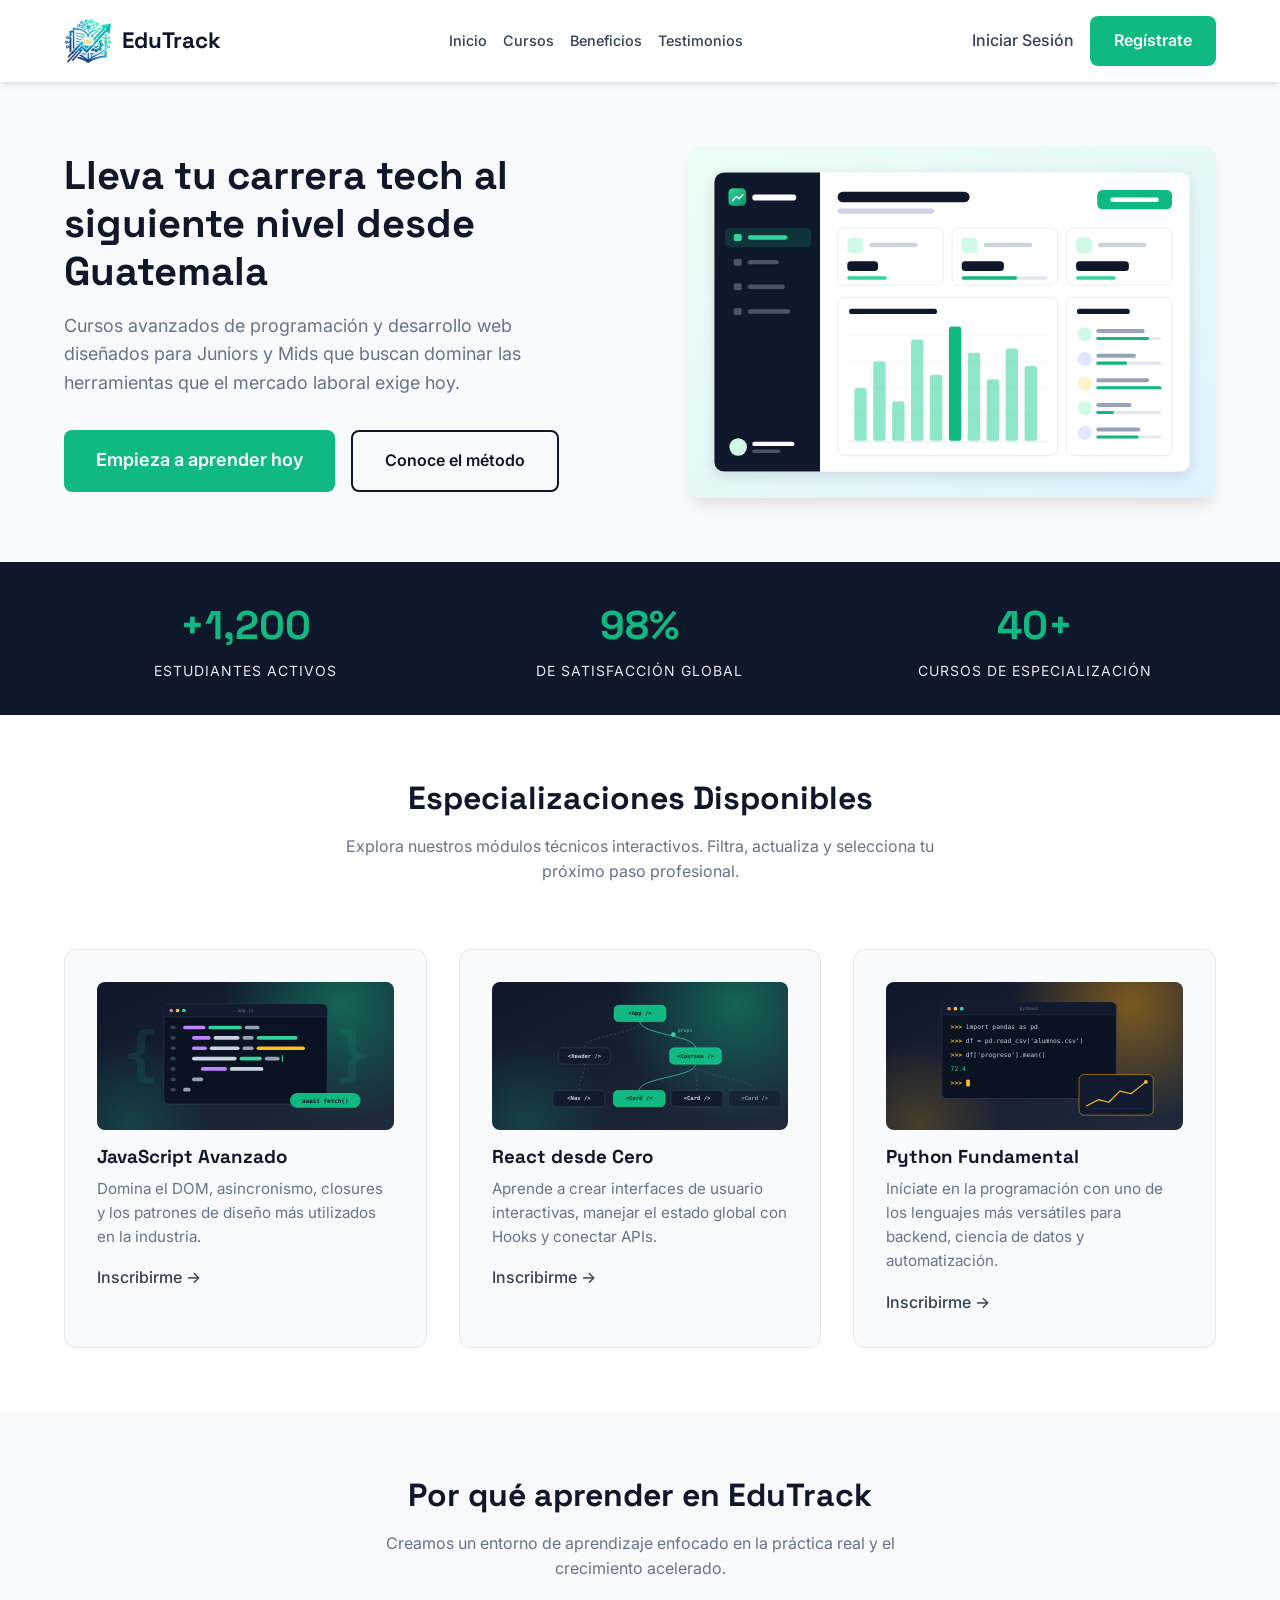
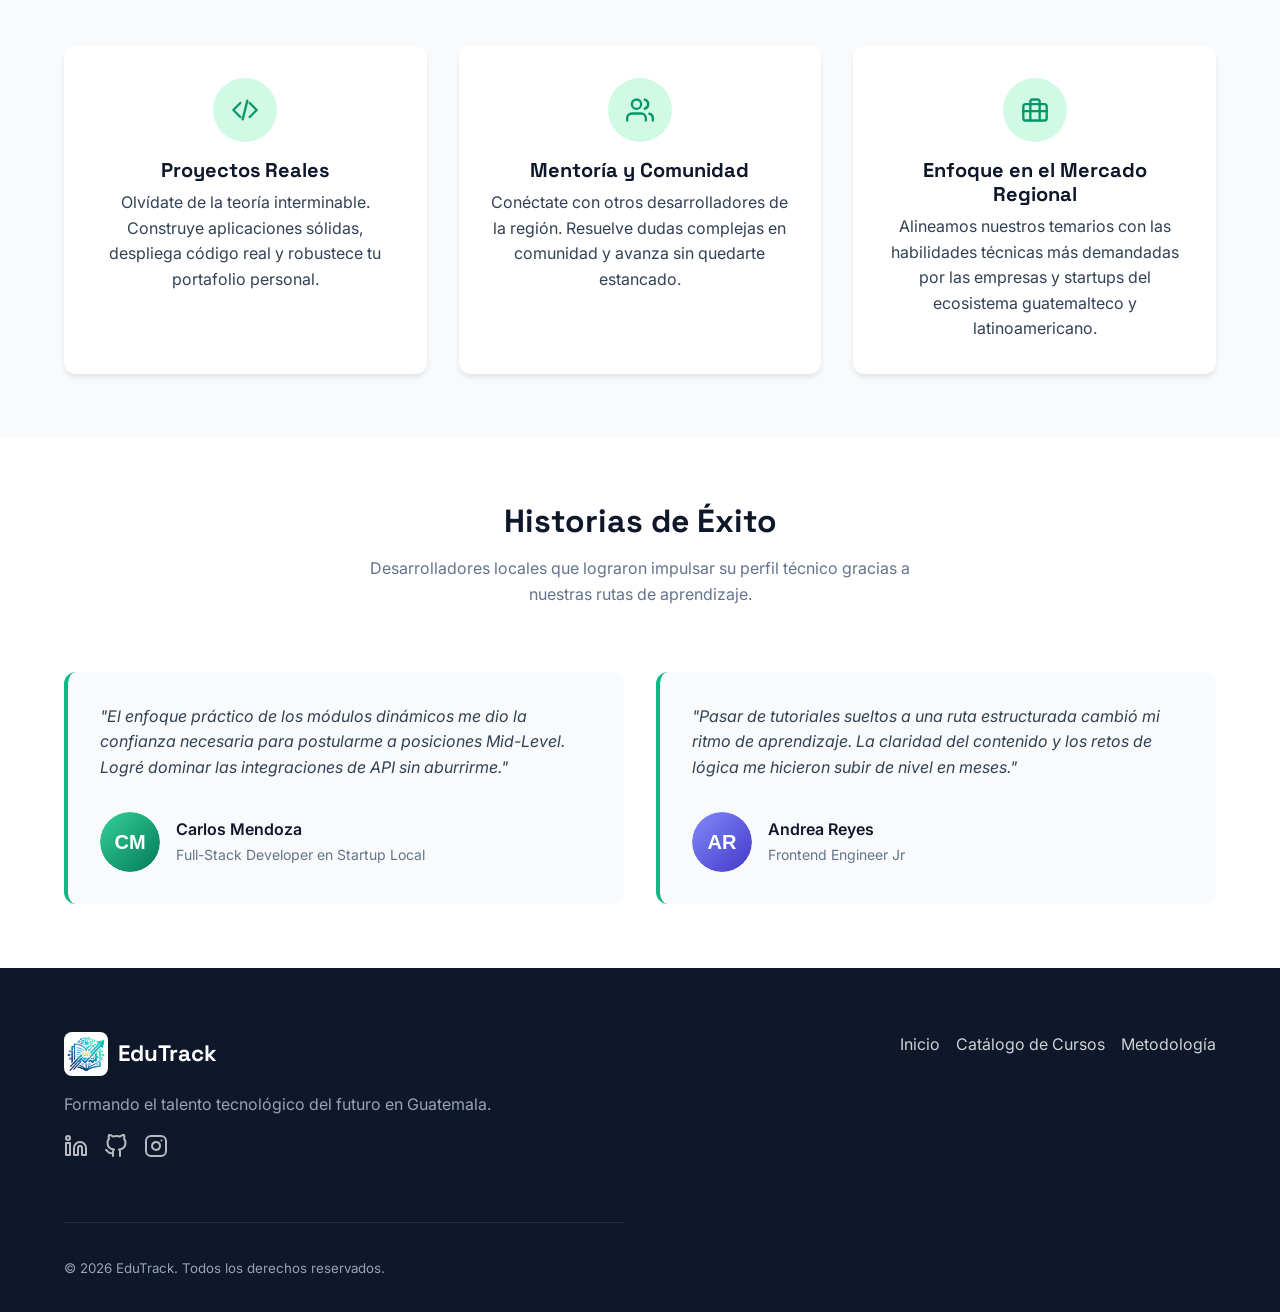
==== commit 3bcbaa9d: "Merge branch 'feat/logo' into dev" ====
--- a/index.html
+++ b/index.html
@@ -4,7 +4,7 @@
     <meta charset="UTF-8">
     <meta name="viewport" content="width=device-width, initial-scale=1.0">
     <title>EduTrack | Cursos de Tecnología en Línea para Desarrolladores</title>
-    <link rel="icon" type="image/svg+xml" href="assets/img/logo-mark.svg">
+    <link rel="icon" type="image/png" sizes="64x64" href="assets/img/favicon-64.png">
     <link rel="stylesheet" href="css/landing_styles.css">
 </head>
 <body>
@@ -12,7 +12,7 @@
     <header class="main-header">
         <div class="header-container">
             <a href="#hero" class="brand-logo" aria-label="EduTrack, ir al inicio">
-                <img src="assets/img/logo-mark.svg" alt="" width="36" height="36">
+                <img src="assets/img/logo-edutrack.png" alt="" width="48" height="48">
                 <span class="brand-name">EduTrack</span>
             </a>
             <nav class="main-nav">
@@ -192,7 +192,7 @@
         <div class="footer-container">
             <div class="footer-brand-info">
                 <div class="brand-logo footer-logo">
-                    <img src="assets/img/logo-mark.svg" alt="" width="32" height="32">
+                    <img src="assets/img/logo-edutrack.png" alt="" width="44" height="44" class="footer-logo-mark">
                     <span class="brand-name">EduTrack</span>
                 </div>
                 <p class="footer-tagline">Formando el talento tecnológico del futuro en Guatemala.</p>
--- a/css/landing_styles.css
+++ b/css/landing_styles.css
@@ -269,6 +269,13 @@
     color: var(--white);
 }
 
+/* Placa clara para que los tonos azules del logo contrasten sobre el footer oscuro */
+.footer-logo-mark {
+    background-color: var(--white);
+    border-radius: var(--border-radius-sm);
+    padding: 3px;
+}
+
 /* =========================================
       6. LAYOUT: ESTADÍSTICAS
       ========================================= */
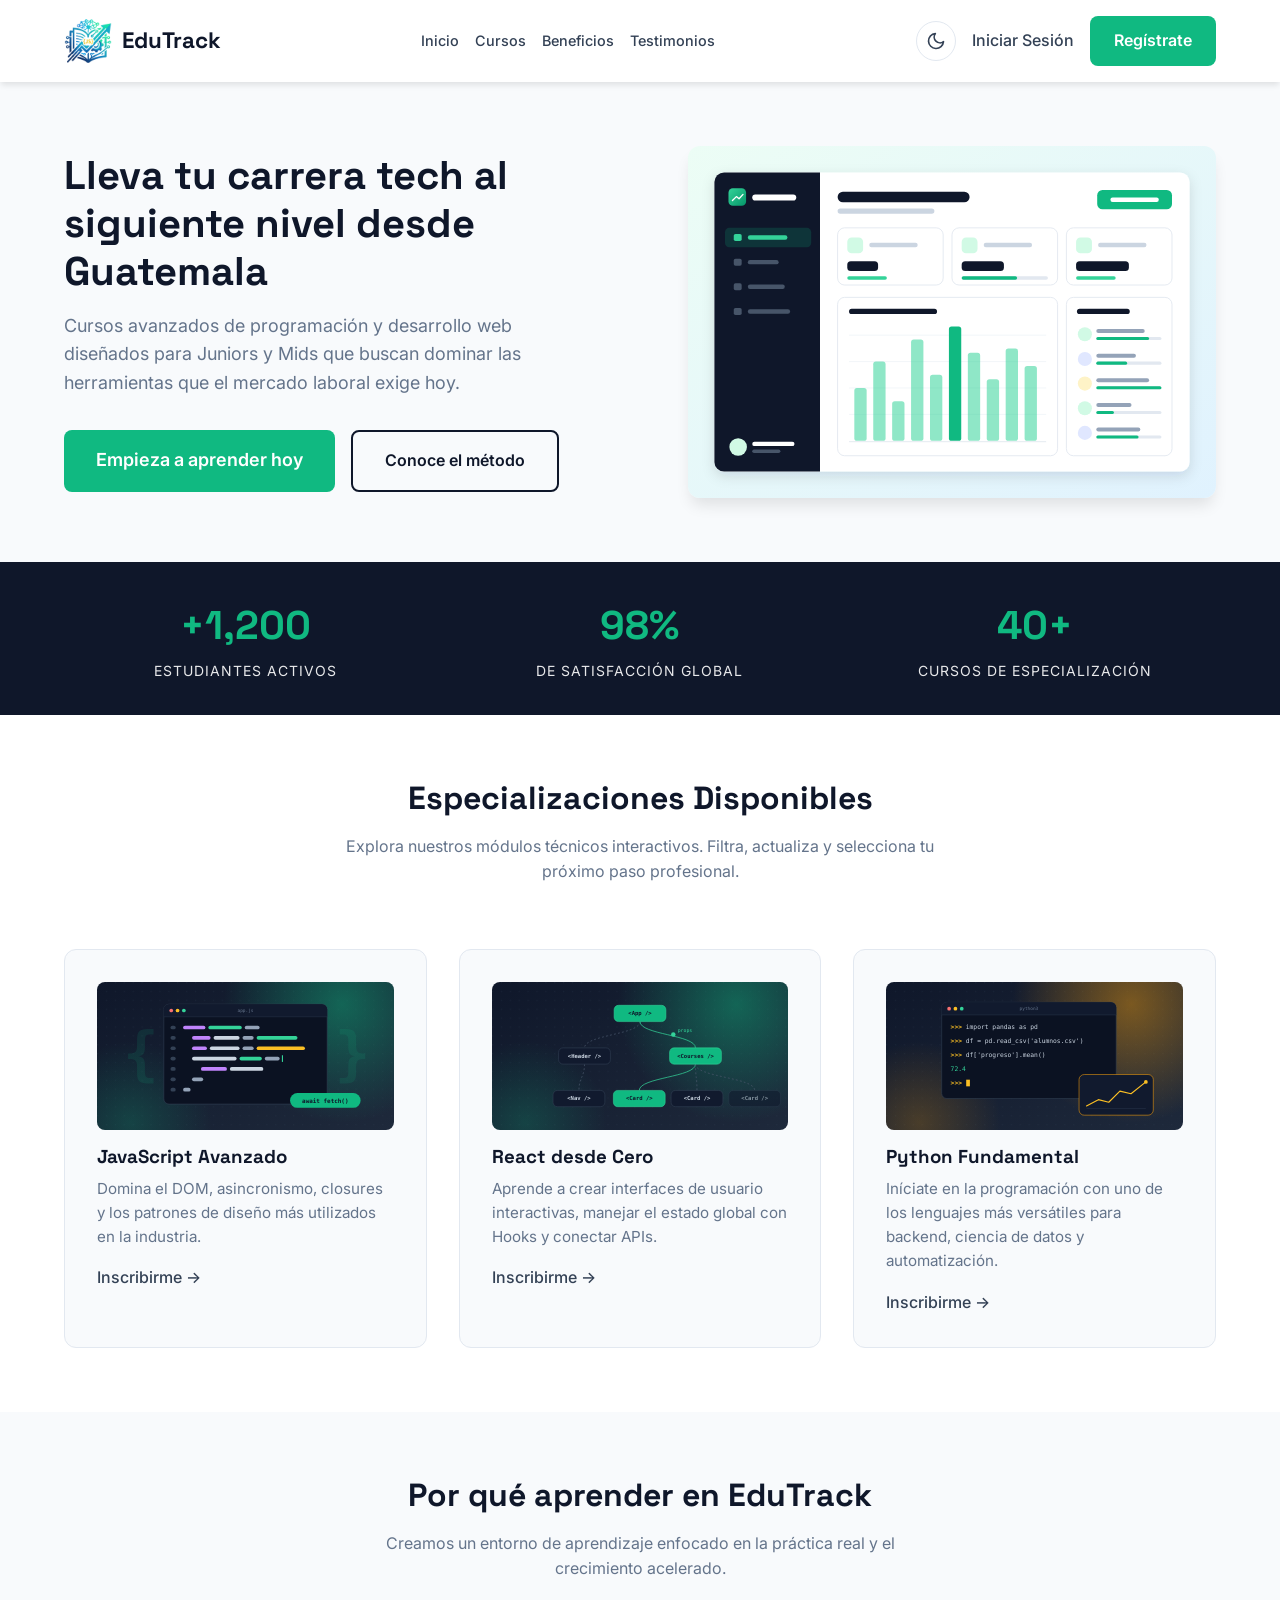
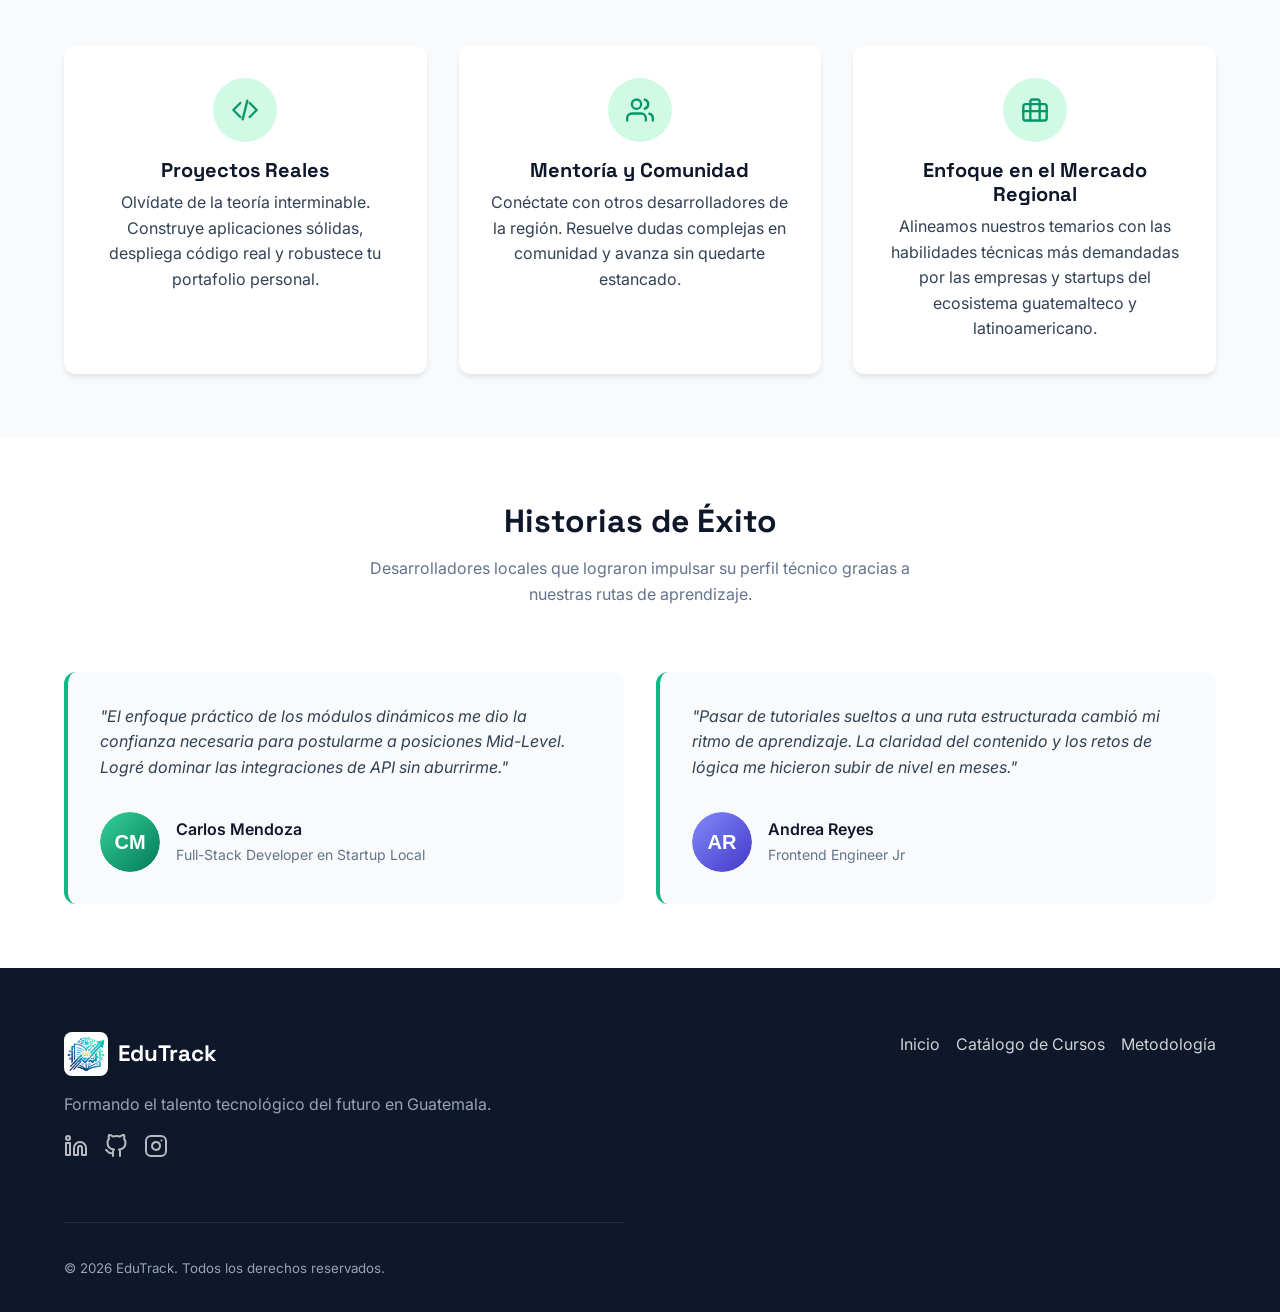
==== commit 4ac7d53c: "feat: Add light and dark theme toggle - theme.js applies the theme from the <head> to avoid a flash," ====
--- a/index.html
+++ b/index.html
@@ -6,6 +6,8 @@
     <title>EduTrack | Cursos de Tecnología en Línea para Desarrolladores</title>
     <link rel="icon" type="image/png" sizes="64x64" href="assets/img/favicon-64.png">
     <link rel="stylesheet" href="css/landing_styles.css">
+    <link rel="stylesheet" href="css/theme.css">
+    <script src="js/theme.js"></script>
 </head>
 <body>
 
@@ -24,6 +26,10 @@
                 </ul>
             </nav>
             <div class="auth-actions">
+                <button type="button" class="theme-toggle" data-theme-toggle aria-label="Cambiar tema">
+                    <svg class="icon-moon" width="20" height="20" viewBox="0 0 24 24" fill="none" stroke="currentColor" stroke-width="2" stroke-linecap="round" stroke-linejoin="round" aria-hidden="true"><path d="M21 12.79A9 9 0 1 1 11.21 3 7 7 0 0 0 21 12.79z"></path></svg>
+                    <svg class="icon-sun" width="20" height="20" viewBox="0 0 24 24" fill="none" stroke="currentColor" stroke-width="2" stroke-linecap="round" stroke-linejoin="round" aria-hidden="true"><circle cx="12" cy="12" r="5"></circle><line x1="12" y1="1" x2="12" y2="3"></line><line x1="12" y1="21" x2="12" y2="23"></line><line x1="4.22" y1="4.22" x2="5.64" y2="5.64"></line><line x1="18.36" y1="18.36" x2="19.78" y2="19.78"></line><line x1="1" y1="12" x2="3" y2="12"></line><line x1="21" y1="12" x2="23" y2="12"></line><line x1="4.22" y1="19.78" x2="5.64" y2="18.36"></line><line x1="18.36" y1="5.64" x2="19.78" y2="4.22"></line></svg>
+                </button>
                 <a href="#" id="login-btn" class="btn-link">Iniciar Sesión</a>
                 <a href="#" class="btn-primary" data-open-register>Regístrate</a>
             </div>
--- a/css/theme.css
+++ b/css/theme.css
@@ -0,0 +1,205 @@
+/* =========================================
+   TEMA CLARO / OSCURO
+   Se carga después del resto de hojas en todas las páginas.
+   El atributo data-theme del <html> lo controla js/theme.js.
+   ========================================= */
+
+/* -----------------------------------------
+   1. BOTÓN DE CAMBIO DE TEMA
+   ----------------------------------------- */
+.theme-toggle {
+    display: inline-flex;
+    align-items: center;
+    justify-content: center;
+    gap: 0.5rem;
+    width: 40px;
+    height: 40px;
+    border: 1px solid var(--border-color, #E2E8F0);
+    border-radius: 50%;
+    background: transparent;
+    color: var(--text-main);
+    cursor: pointer;
+    transition: background-color 0.2s ease, color 0.2s ease, border-color 0.2s ease;
+}
+
+.theme-toggle:hover {
+    color: var(--accent-green);
+    border-color: var(--accent-green);
+}
+
+.theme-toggle:focus-visible {
+    outline: 2px solid var(--accent-green);
+    outline-offset: 2px;
+}
+
+/* Variante en fila para el sidebar (mismo estilo que "Salir") */
+.theme-toggle--row {
+    width: auto;
+    height: auto;
+    justify-content: flex-start;
+    padding: 0;
+    border: none;
+    border-radius: 0;
+    color: var(--text-muted);
+    font-size: 0.9rem;
+    font-weight: 500;
+    font-family: inherit;
+}
+
+.theme-toggle--row:hover {
+    color: var(--accent-green);
+}
+
+/* Se muestra la luna en tema claro y el sol en tema oscuro */
+.theme-toggle .icon-sun { display: none; }
+[data-theme="dark"] .theme-toggle .icon-sun { display: block; }
+[data-theme="dark"] .theme-toggle .icon-moon { display: none; }
+
+/* -----------------------------------------
+   2. PALETA OSCURA
+   Se redefinen las variables de texto, fondos y bordes.
+   --white no cambia porque también se usa como color de texto
+   sobre botones verdes; las superficies se ajustan abajo.
+   ----------------------------------------- */
+:root[data-theme="dark"] {
+    color-scheme: dark;
+
+    --dark-bg: #0B1120;
+    --dark-surface: #121A2B;
+    --dark-surface-2: #1A2438;
+    --dark-deep: #070C18;
+
+    --primary-dark: #F1F5F9;   /* Títulos y texto destacado */
+    --primary-light: #334155;
+    --text-main: #CBD5E1;
+    --text-muted: #94A3B8;
+    --border-color: #253047;
+    --bg-light: var(--dark-bg);
+    --bg-app: var(--dark-bg);
+    --bg-surface: var(--dark-surface);
+    --shadow-sm: 0 4px 6px -1px rgba(0, 0, 0, 0.4);
+    --shadow-md: 0 10px 15px -3px rgba(0, 0, 0, 0.45);
+}
+
+/* Placa clara detrás del logo para que sus tonos azules contrasten (igual que en el footer) */
+[data-theme="dark"] .main-header .brand-logo img,
+[data-theme="dark"] .brand-logo-text img {
+    background-color: #FFFFFF;
+    border-radius: 8px;
+    padding: 3px;
+}
+
+/* -----------------------------------------
+   3. LANDING PAGE
+   ----------------------------------------- */
+[data-theme="dark"] .main-header,
+[data-theme="dark"] .courses-section,
+[data-theme="dark"] .testimonials-section,
+[data-theme="dark"] .benefit-card,
+[data-theme="dark"] .modal-content {
+    background-color: var(--dark-surface);
+}
+
+[data-theme="dark"] .course-card,
+[data-theme="dark"] .testimonial-card {
+    background-color: var(--dark-bg);
+    border-color: var(--border-color);
+}
+
+/* Secciones que usaban --primary-dark como fondo */
+[data-theme="dark"] .stats-section,
+[data-theme="dark"] .main-footer {
+    background-color: var(--dark-deep);
+}
+
+[data-theme="dark"] .btn-large-secondary:hover {
+    color: var(--dark-bg);
+}
+
+[data-theme="dark"] .benefit-icon-wrapper {
+    background-color: rgba(16, 185, 129, 0.15);
+}
+
+[data-theme="dark"] .form-input {
+    background-color: var(--dark-bg);
+    border-color: var(--border-color);
+    color: var(--text-main);
+}
+
+/* -----------------------------------------
+   4. PANEL PRIVADO (dashboard, catálogo, estudiantes)
+   ----------------------------------------- */
+[data-theme="dark"] .nav-link:hover,
+[data-theme="dark"] .icon-wrapper,
+[data-theme="dark"] .courses-table tbody tr:nth-child(even) {
+    background-color: var(--dark-surface-2);
+}
+
+[data-theme="dark"] .courses-table tbody tr:hover {
+    background-color: var(--primary-light);
+}
+
+[data-theme="dark"] .nav-item.active .nav-link {
+    background-color: rgba(16, 185, 129, 0.12);
+}
+
+[data-theme="dark"] .sidebar-overlay {
+    background-color: rgba(0, 0, 0, 0.6);
+}
+
+[data-theme="dark"] .user-avatar {
+    background-color: rgba(16, 185, 129, 0.18);
+    color: #6EE7B7;
+}
+
+/* Insignias: fondos translúcidos y texto claro para mantener el contraste */
+[data-theme="dark"] .badge-progress  { background-color: rgba(59, 130, 246, 0.18); color: #93C5FD; }
+[data-theme="dark"] .badge-completed { background-color: rgba(16, 185, 129, 0.18); color: #6EE7B7; }
+[data-theme="dark"] .badge-paused    { background-color: rgba(245, 158, 11, 0.18); color: #FCD34D; }
+[data-theme="dark"] .badge-premium   { background-color: rgba(245, 158, 11, 0.18); color: #FCD34D; }
+[data-theme="dark"] .badge-estándar,
+[data-theme="dark"] .catalog-category { background-color: rgba(99, 102, 241, 0.2); color: #A5B4FC; }
+[data-theme="dark"] .badge-básico    { background-color: rgba(148, 163, 184, 0.18); color: #CBD5E1; }
+
+/* Vista de estudiantes */
+[data-theme="dark"] .controls-bar,
+[data-theme="dark"] .student-card,
+[data-theme="dark"] .chart-section {
+    background-color: var(--dark-surface);
+}
+
+[data-theme="dark"] .control-input,
+[data-theme="dark"] .catalog-search,
+[data-theme="dark"] .catalog-filter,
+[data-theme="dark"] .form-group input,
+[data-theme="dark"] .form-group select {
+    background-color: var(--dark-bg);
+    color: var(--text-main);
+    border-color: var(--border-color);
+}
+
+/* .btn-add usaba --primary-dark de fondo con texto blanco */
+[data-theme="dark"] .btn-add {
+    background-color: var(--accent-green);
+    color: var(--dark-bg);
+}
+
+[data-theme="dark"] .btn-add:hover {
+    background-color: #34D399;
+}
+
+[data-theme="dark"] .modal-overlay {
+    background-color: rgba(0, 0, 0, 0.7);
+}
+
+/* -----------------------------------------
+   5. TRANSICIÓN SUAVE AL CAMBIAR DE TEMA
+   ----------------------------------------- */
+@media (prefers-reduced-motion: no-preference) {
+    /* Solo contenedores sin animación propia, para no pisar sus efectos hover */
+    body,
+    .main-header, .sidebar, .mobile-topbar,
+    .table-container, .controls-bar, .chart-section {
+        transition: background-color 0.3s ease, color 0.3s ease, border-color 0.3s ease;
+    }
+}
